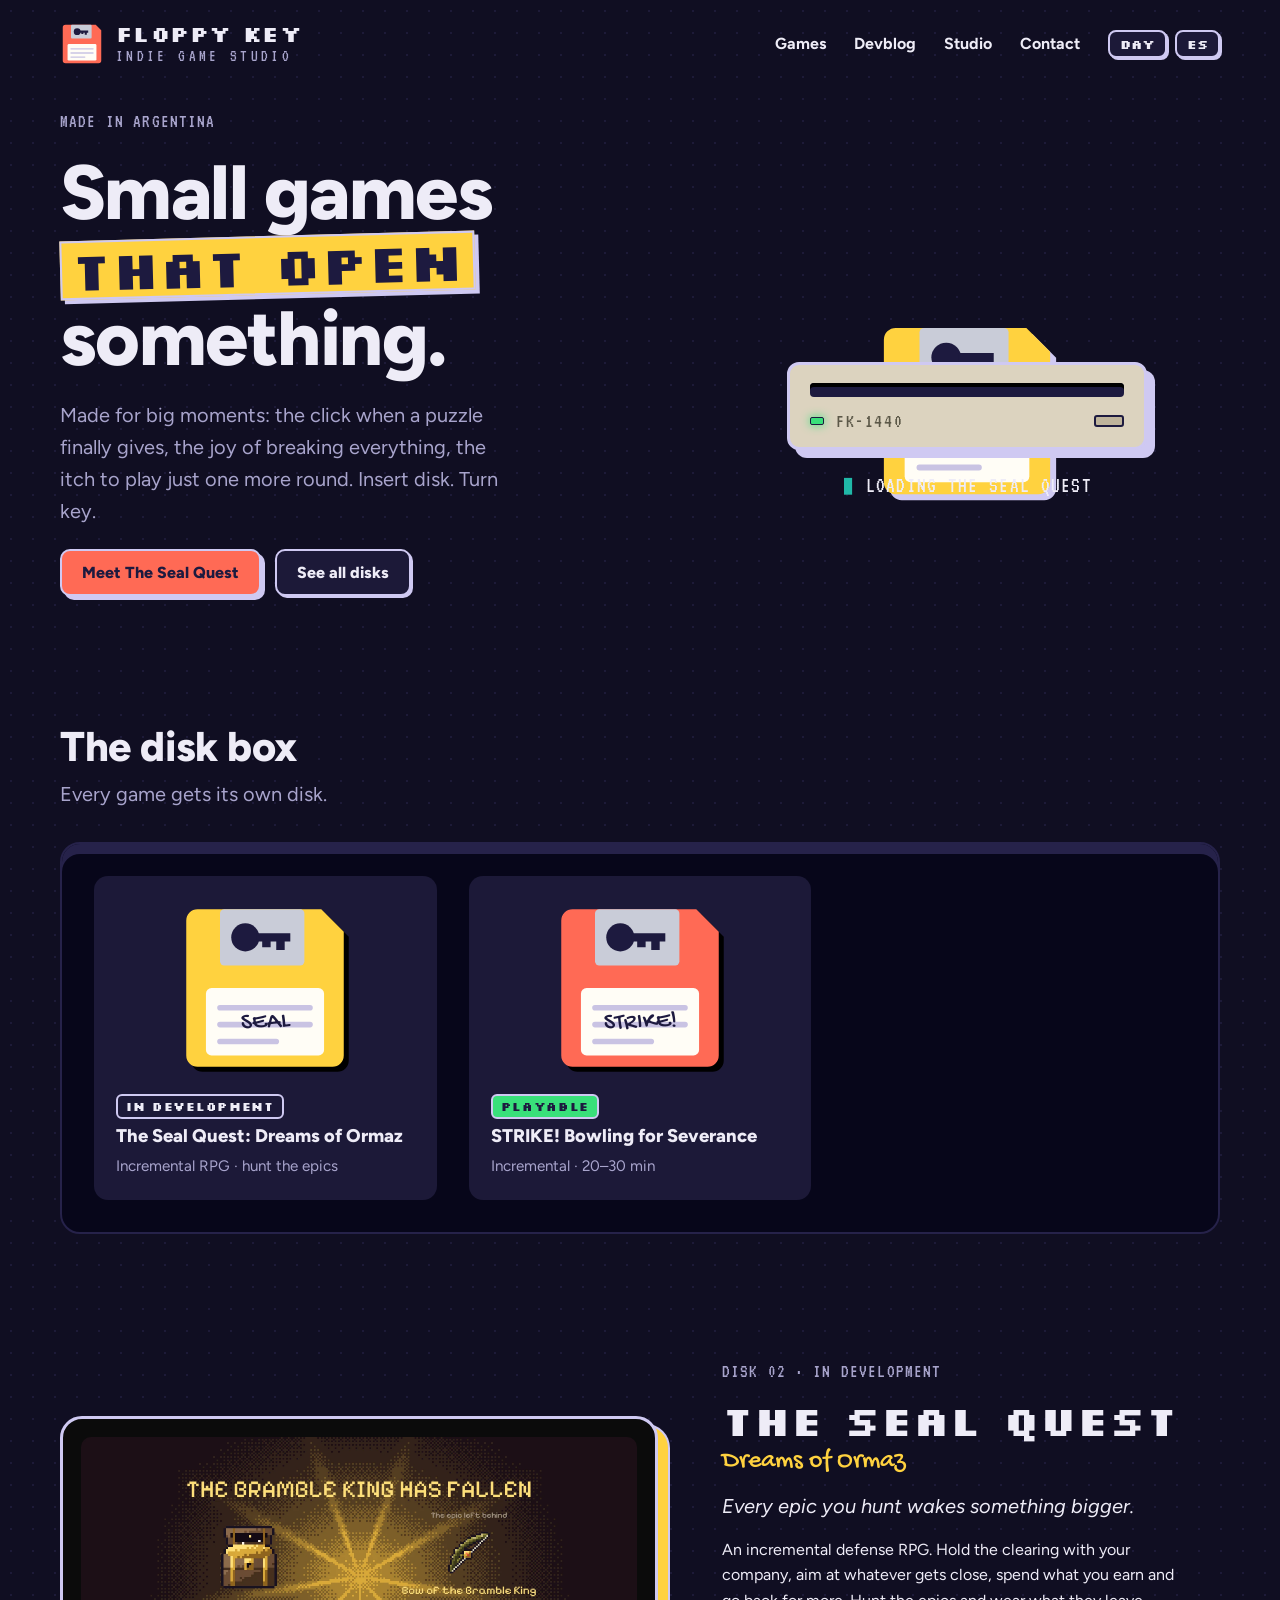
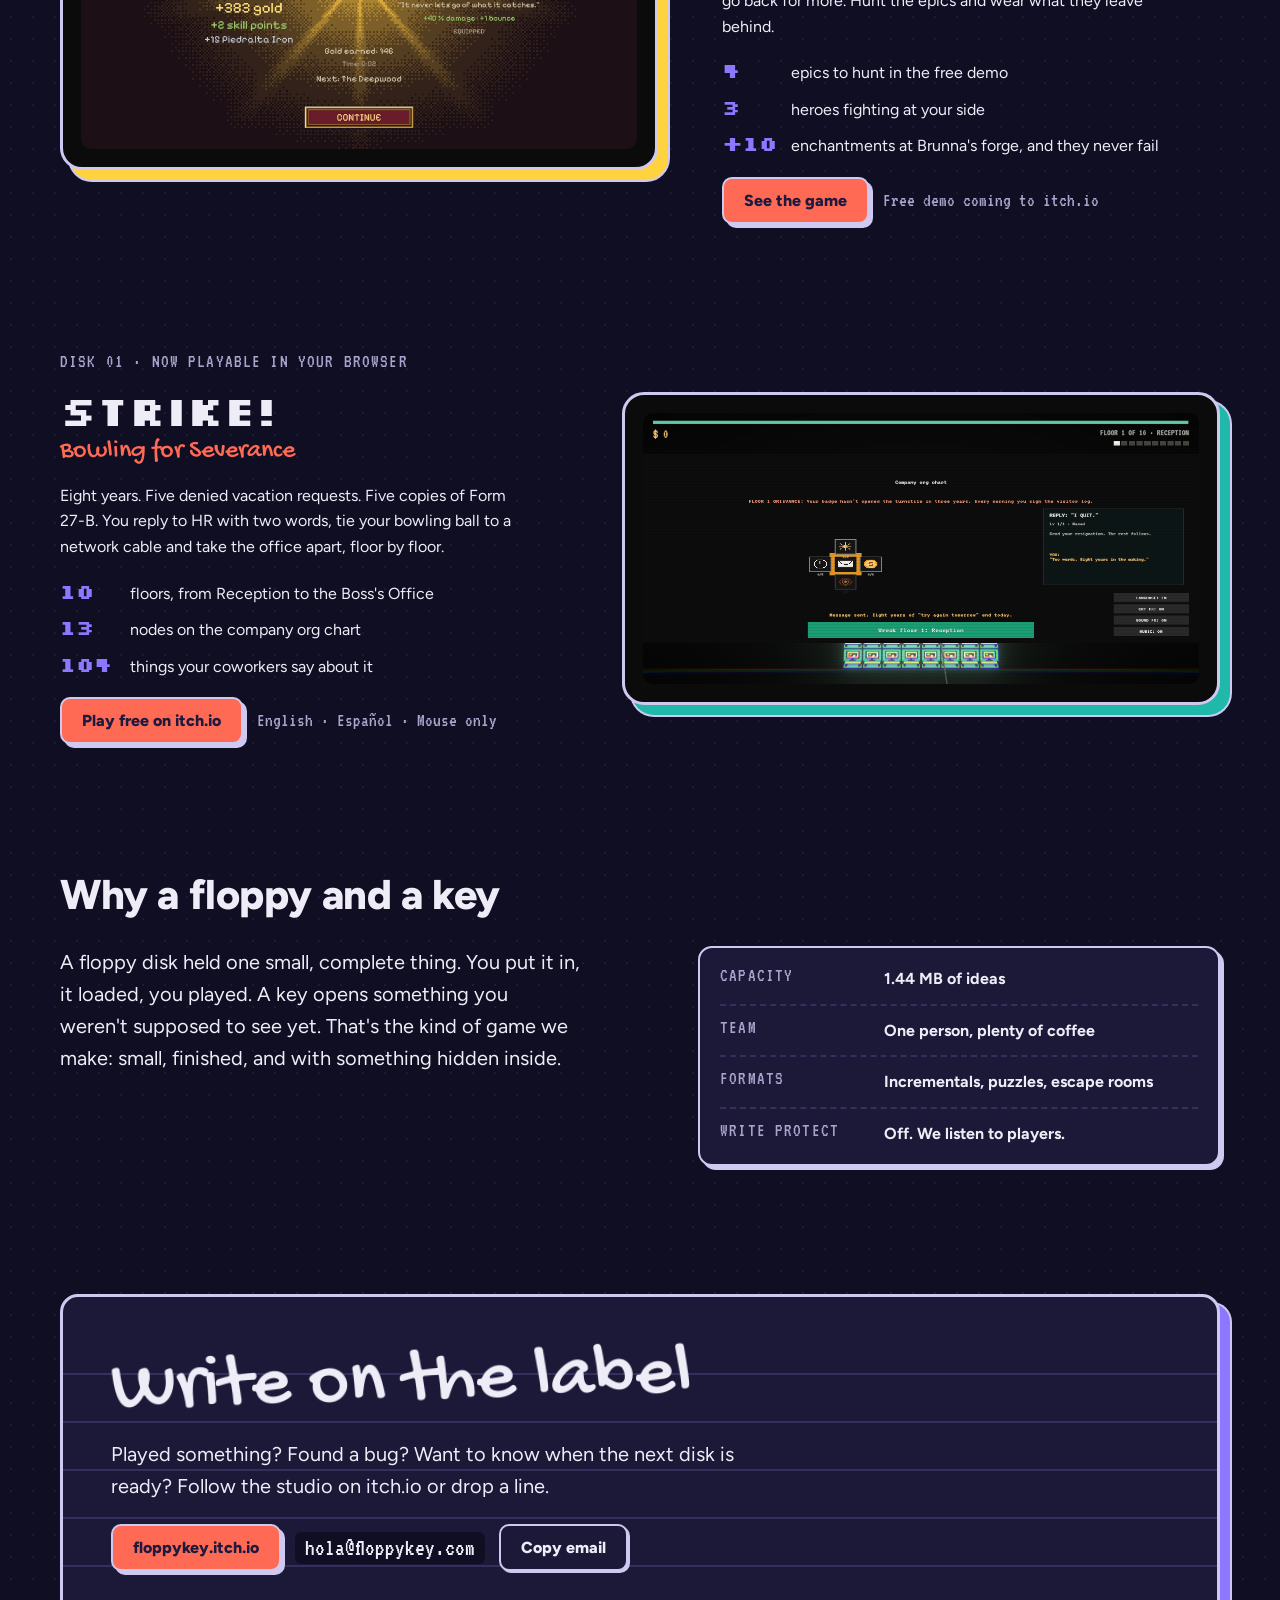
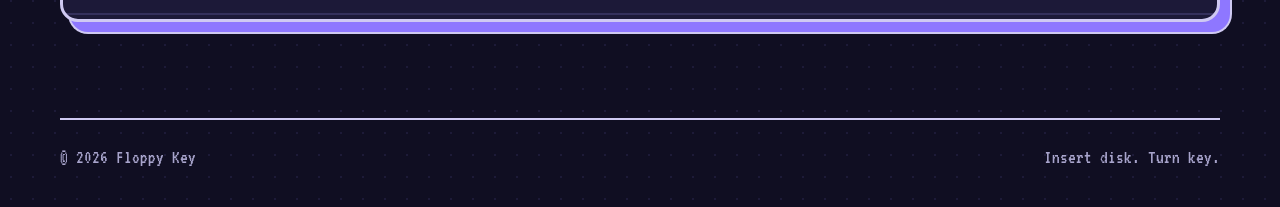
==== index.html @ 34d6586a "Portada: el juego más nuevo primero The Seal Quest pasa adelante en la disquetera, la caja de juegos" ====
<!doctype html>
<html lang="en">
<head>
  <meta charset="utf-8">
  <meta name="viewport" content="width=device-width, initial-scale=1, viewport-fit=cover">
  <title>Floppy Key</title>
  <meta name="description" content="Floppy Key is an indie game studio making small games with big moments.">
  <link rel="icon" href="assets/favicon.svg" type="image/svg+xml">
  <link rel="preconnect" href="https://fonts.googleapis.com">
  <link rel="preconnect" href="https://fonts.gstatic.com" crossorigin>
  <link rel="stylesheet" href="https://fonts.googleapis.com/css2?family=Silkscreen:wght@400;700&family=Figtree:wght@400;500;700;800&family=Gochi+Hand&family=VT323&display=swap">
  <link rel="stylesheet" href="styles.css">
  <script>
    // Night by default; the visitor's choice wins. Runs before the page draws, so it never flashes.
    try { if (localStorage.getItem("theme") === "light") document.documentElement.dataset.theme = "light"; } catch (e) {}
  </script>
</head>
<body>
  <a class="skip" href="#games" data-i18n="skip">Skip to the games</a>

  <header class="top">
    <a class="brand" href="#top" aria-label="Floppy Key, indie game studio, home">
      <svg class="brand-mark" viewBox="0 0 64 64" aria-hidden="true"><use href="#floppy"/></svg>
      <span class="brand-text">
        <span class="brand-name">Floppy&nbsp;Key</span>
        <span class="brand-sub">Indie game studio</span>
      </span>
    </a>
    <nav class="nav" aria-label="Main">
      <a href="#games" data-i18n="nav.games">Games</a>
      <a href="devblog/index.html" data-i18n="nav.devblog">Devblog</a>
      <a href="#studio" data-i18n="nav.studio">Studio</a>
      <a href="#contact" data-i18n="nav.contact">Contact</a>
      <span class="toggles">
        <button class="chip" id="theme" type="button">DAY</button>
        <button class="chip" id="lang" type="button" aria-label="Cambiar a español">ES</button>
      </span>
    </nav>
  </header>

  <main id="top">
    <!-- Hero: a disk drops into the drive and the drive light turns on. -->
    <section class="hero">
      <div class="hero-copy">
        <p class="eyebrow" data-i18n="hero.eyebrow">Made in Argentina</p>
        <h1 class="hero-title">
          <span data-i18n="hero.title1">Small games</span>
          <span class="hl" data-i18n="hero.title2">that open</span>
          <span data-i18n="hero.title3">something.</span>
        </h1>
        <p class="lead" data-i18n="hero.lead">Made for big moments: the click when a puzzle finally gives, the joy of breaking everything, the itch to play just one more round. Insert disk. Turn key.</p>
        <div class="actions">
          <a class="btn btn-primary" href="#seal-quest" data-i18n="hero.cta">Meet The Seal Quest</a>
          <a class="btn btn-ghost" href="#games" data-i18n="hero.cta2">See all disks</a>
        </div>
      </div>

      <div class="drive-stage" aria-hidden="true">
        <div class="disk disk-hero" style="--body: var(--sun)">
          <svg viewBox="0 0 64 64"><use href="#floppy"/></svg>
          <span class="disk-label">SEAL</span>
        </div>
        <div class="drive">
          <div class="drive-slot"></div>
          <div class="drive-face">
            <span class="drive-led"></span>
            <span class="drive-text">FK-1440</span>
            <span class="drive-btn"></span>
          </div>
        </div>
        <p class="drive-status"><span class="blink">▮</span> <span data-i18n="hero.loading">LOADING THE SEAL QUEST</span></p>
      </div>
    </section>

    <!-- The disk box: one floppy per game. -->
    <section class="games" id="games" aria-labelledby="games-title">
      <div class="section-head">
        <h2 id="games-title" data-i18n="games.title">The disk box</h2>
        <p data-i18n="games.sub">Every game gets its own disk.</p>
      </div>

      <ul class="box">
        <li>
          <a class="card" href="#seal-quest" style="--body: var(--sun)">
            <span class="card-disk">
              <svg viewBox="0 0 64 64" aria-hidden="true"><use href="#floppy"/></svg>
              <span class="card-label">SEAL</span>
            </span>
            <span class="card-meta">
              <span class="tag" data-i18n="tag.dev">In development</span>
              <span class="card-title">The Seal Quest: Dreams of Ormaz</span>
              <span class="card-genre" data-i18n="games.sealquest.genre">Incremental RPG · hunt the epics</span>
            </span>
          </a>
        </li>
        <li>
          <a class="card" href="#strike" style="--body: var(--coral)">
            <span class="card-disk">
              <svg viewBox="0 0 64 64" aria-hidden="true"><use href="#floppy"/></svg>
              <span class="card-label">STRIKE!</span>
            </span>
            <span class="card-meta">
              <span class="tag tag-live" data-i18n="tag.live">Playable</span>
              <span class="card-title">STRIKE! Bowling for Severance</span>
              <span class="card-genre" data-i18n="games.strike.genre">Incremental · 20–30 min</span>
            </span>
          </a>
        </li>
      </ul>
    </section>

    <!-- The game in development. -->
    <section class="feature" id="seal-quest" aria-labelledby="seal-quest-title">
      <div class="crt crt-sun">
        <img src="seal-quest/media/epic-victory.webp" width="1920" height="1080" loading="lazy" data-i18n-alt="seal.alt" alt="The Seal Quest: the Bramble King has fallen, and his chest of gold and his bow wait in the clearing.">
      </div>
      <div class="feature-copy">
        <p class="eyebrow" data-i18n="seal.eyebrow">Disk 02 · In development</p>
        <h2 id="seal-quest-title" class="title-sun">THE SEAL QUEST<span>Dreams of Ormaz</span></h2>
        <p class="tagline-sun" data-i18n="seal.tagline">Every epic you hunt wakes something bigger.</p>
        <p data-i18n="seal.p1">An incremental defense RPG. Hold the clearing with your company, aim at whatever gets close, spend what you earn and go back for more. Hunt the epics and wear what they leave behind.</p>
        <ul class="facts">
          <li><b>4</b> <span data-i18n="seal.f1">epics to hunt in the free demo</span></li>
          <li><b>3</b> <span data-i18n="seal.f2">heroes fighting at your side</span></li>
          <li><b>+10</b> <span data-i18n="seal.f3">enchantments at Brunna's forge, and they never fail</span></li>
        </ul>
        <div class="actions">
          <a class="btn btn-primary" href="seal-quest/index.html" data-i18n="seal.cta">See the game</a>
          <span class="note" data-i18n="seal.soon">Free demo coming to itch.io</span>
        </div>
      </div>
    </section>

    <!-- Featured game. -->
    <section class="feature feature-flip" id="strike" aria-labelledby="strike-title">
      <div class="crt">
        <img src="assets/strike-orgchart.png" width="1094" height="534" alt="STRIKE! in English: the company org chart, with the 'Reply: I quit' node bought and Floor 1, Reception, up next.">
      </div>
      <div class="feature-copy">
        <p class="eyebrow" data-i18n="strike.eyebrow">Disk 01 · Now playable in your browser</p>
        <h2 id="strike-title">STRIKE!<span>Bowling for Severance</span></h2>
        <p data-i18n="strike.p1">Eight years. Five denied vacation requests. Five copies of Form 27-B. You reply to HR with two words, tie your bowling ball to a network cable and take the office apart, floor by floor.</p>
        <ul class="facts">
          <li><b>10</b> <span data-i18n="strike.f1">floors, from Reception to the Boss's Office</span></li>
          <li><b>13</b> <span data-i18n="strike.f2">nodes on the company org chart</span></li>
          <li><b>104</b> <span data-i18n="strike.f3">things your coworkers say about it</span></li>
        </ul>
        <div class="actions">
          <!-- Replace with the real page once it is published. -->
          <a class="btn btn-primary" href="https://floppykey.itch.io/strike-bowling-for-severance" target="_blank" rel="noopener" data-i18n="strike.cta">Play free on itch.io</a>
          <span class="note" data-i18n="strike.langs">English · Español · Mouse only</span>
        </div>
      </div>
    </section>

    <!-- Studio. -->
    <section class="studio" id="studio" aria-labelledby="studio-title">
      <h2 id="studio-title" data-i18n="studio.title">Why a floppy and a key</h2>
      <div class="studio-grid">
        <p data-i18n="studio.p1">A floppy disk held one small, complete thing. You put it in, it loaded, you played. A key opens something you weren't supposed to see yet. That's the kind of game we make: small, finished, and with something hidden inside.</p>
        <dl class="specs">
          <div><dt data-i18n="spec.capacity">Capacity</dt><dd data-i18n="spec.capacity.v">1.44 MB of ideas</dd></div>
          <div><dt data-i18n="spec.team">Team</dt><dd data-i18n="spec.team.v">One person, plenty of coffee</dd></div>
          <div><dt data-i18n="spec.formats">Formats</dt><dd data-i18n="spec.formats.v">Incrementals, puzzles, escape rooms</dd></div>
          <div><dt data-i18n="spec.write">Write protect</dt><dd data-i18n="spec.write.v">Off. We listen to players.</dd></div>
        </dl>
      </div>
    </section>

    <!-- Contact. -->
    <section class="contact" id="contact" aria-labelledby="contact-title">
      <div class="label-card">
        <h2 id="contact-title" data-i18n="contact.title">Write on the label</h2>
        <p data-i18n="contact.p">Played something? Found a bug? Want to know when the next disk is ready? Follow the studio on itch.io or drop a line.</p>
        <div class="contact-row">
          <a class="btn btn-primary" href="https://floppykey.itch.io" target="_blank" rel="noopener">floppykey.itch.io</a>
          <!-- Replace with the real address once the domain is registered. -->
          <span class="mail">hola@floppykey.com</span>
          <button class="btn btn-ghost" id="copy" type="button" data-i18n="contact.copy">Copy email</button>
        </div>
      </div>
    </section>
  </main>

  <footer class="foot">
    <span>© 2026 Floppy Key</span>
    <span data-i18n="foot">Insert disk. Turn key.</span>
  </footer>

  <!-- The floppy, drawn once and reused: body, shutter with a key cut out, label. -->
  <svg width="0" height="0" style="position:absolute" aria-hidden="true">
    <symbol id="floppy" viewBox="0 0 64 64">
      <path d="M6 4h46l8 8v44a4 4 0 0 1-4 4H8a4 4 0 0 1-4-4V8a4 4 0 0 1 4-4z" style="fill: var(--body, var(--disk-ink))"/>
      <rect x="16" y="4" width="30" height="20" rx="1.5" style="fill: var(--metal)"/>
      <!-- A key cut into the shutter. -->
      <circle cx="25" cy="14" r="5" style="fill: var(--disk-ink)"/>
      <path d="M29 12.5h12v3h-2v3h-3v-3h-2v2h-3v-2h-2z" style="fill: var(--disk-ink)"/>
      <rect x="11" y="32" width="42" height="24" rx="2" style="fill: var(--label)"/>
      <rect x="15" y="38" width="34" height="2" rx="1" style="fill: var(--disk-rule)"/>
      <rect x="15" y="44" width="34" height="2" rx="1" style="fill: var(--disk-rule)"/>
      <rect x="15" y="50" width="22" height="2" rx="1" style="fill: var(--disk-rule)"/>
    </symbol>
  </svg>

  <script src="main.js"></script>
</body>
</html>
---- styles.css ----
/* Floppy Key — a 90s desk. Night by default: navy-black room, chalk outlines,
   coral and teal disks with cream handwritten labels, one beige drive.
   Day: lilac-grey plastic with navy ink. The disks themselves never change. */
:root {
  /* Theme tokens: night (default). */
  --bg: #100E22;
  --dot: #1D1A38;
  --fg: #EEECF7;
  --fg-soft: #A8A4CC;
  --line: #CFC9F2;        /* outlines and hard shadows */
  --surface: #1C1938;     /* cards, buttons, panels */
  --tray: #07061A;        /* the disk box */
  --tray-lip: #26224A;
  --rule: #34305C;        /* ruled lines on panels */
  --brand-disk: #FF6A55;
  --focus: #FFD23F;

  /* Fixed colors: the objects look the same day and night. */
  --disk-ink: #1D1A3F;
  --coral: #FF6A55;
  --teal: #20B8A8;
  --violet: #8E77FF;
  --sun: #FFD23F;
  --metal: #C9CCD8;
  --label: #FFFDF6;
  --disk-rule: #C9C3E3;
  --beige: #DCD3BF;
  --beige-dark: #BFB49C;
  --led: #39E07A;

  --f-pixel: "Silkscreen", "VT323", ui-monospace, monospace;
  --f-body: "Figtree", system-ui, -apple-system, "Segoe UI", sans-serif;
  --f-hand: "Gochi Hand", "Comic Sans MS", cursive;
  --f-mono: "VT323", ui-monospace, monospace;

  --step-0: 1rem;
  --step-1: 1.25rem;
  --step-2: 1.6rem;
  --step-3: clamp(2rem, 4vw, 2.6rem);
  --step-4: clamp(2.6rem, 7vw, 4.8rem);

  --gutter: clamp(16px, 4vw, 48px);
  --radius: 14px;
  --shadow: 4px 4px 0 var(--line);
  color-scheme: dark;
}

:root[data-theme="light"] {
  --bg: #ECEAF4;
  --dot: #E1DEEE;
  --fg: #1D1A3F;
  --fg-soft: #4A4670;
  --line: #1D1A3F;
  --surface: #FFFDF6;
  --tray: #1D1A3F;
  --tray-lip: #2A2660;
  --rule: #C9C3E3;
  --brand-disk: #1D1A3F;
  --focus: #7B61F2;
  --violet: #7B61F2;
  color-scheme: light;
}

* { box-sizing: border-box; }
html { scroll-behavior: smooth; }
body {
  margin: 0;
  background: var(--bg);
  color: var(--fg);
  font: 400 var(--step-0)/1.6 var(--f-body);
  padding-inline: var(--gutter);
  /* Faint dot grid, like a cutting mat. */
  background-image: radial-gradient(var(--dot) 1.2px, transparent 1.2px);
  background-size: 22px 22px;
  transition: background-color .25s ease, color .25s ease;
}
img { max-width: 100%; height: auto; display: block; }
a { color: inherit; }
:focus-visible { outline: 3px solid var(--focus); outline-offset: 3px; border-radius: 6px; }
h1, h2 { text-wrap: balance; margin: 0; }
p { margin: 0; }

.skip { position: absolute; left: -999px; }
.skip:focus { left: var(--gutter); top: 8px; background: var(--sun); color: var(--disk-ink); padding: 6px 10px; z-index: 10; }

/* ---------- Header ---------- */
.top {
  max-width: 1160px; margin-inline: auto;
  display: flex; align-items: center; justify-content: space-between; gap: 16px;
  padding-block: 22px;
  flex-wrap: wrap;
}
.brand { display: flex; align-items: center; gap: 12px; text-decoration: none; }
.brand-mark { width: 44px; height: 44px; --body: var(--brand-disk); }
.brand-text { display: grid; line-height: 1; gap: 4px; }
.brand-name { font: 700 1.35rem/1 var(--f-pixel); letter-spacing: 0.02em; }
/* Part of the logo: always in English, like the name. */
.brand-sub { font: 400 1.05rem/1 var(--f-mono); letter-spacing: 0.2em; text-transform: uppercase; color: var(--fg-soft); }
.nav { display: flex; align-items: center; gap: clamp(12px, 3vw, 28px); font-weight: 700; flex-wrap: wrap; }
.nav a { text-decoration: none; }
.nav a:hover { text-decoration: underline wavy var(--coral) 2px; text-underline-offset: 6px; }
.toggles { display: flex; gap: 8px; }
.chip {
  font: 700 0.8rem var(--f-pixel); color: var(--fg);
  background: var(--surface); border: 2px solid var(--line); border-radius: 8px;
  padding: 4px 10px; cursor: pointer; box-shadow: 2px 2px 0 var(--line);
}
.chip:active { transform: translate(2px, 2px); box-shadow: none; }

main { max-width: 1160px; margin-inline: auto; display: grid; gap: clamp(72px, 10vw, 128px); padding-block: 24px 96px; }

.eyebrow { font: 400 1.2rem var(--f-mono); letter-spacing: 0.06em; text-transform: uppercase; color: var(--fg-soft); }

/* ---------- Buttons ---------- */
.actions { display: flex; flex-wrap: wrap; align-items: center; gap: 14px; }
.btn {
  display: inline-flex; align-items: center; justify-content: center;
  font: 800 1rem var(--f-body); text-decoration: none; cursor: pointer;
  padding: 12px 20px; border-radius: 10px; border: 2px solid var(--line);
  transition: transform .12s ease, box-shadow .12s ease;
}
.btn-primary { background: var(--coral); color: var(--disk-ink); box-shadow: var(--shadow); }
.btn-ghost { background: var(--surface); color: var(--fg); box-shadow: 2px 2px 0 var(--line); }
.btn:hover { transform: translate(-1px, -1px); box-shadow: 6px 6px 0 var(--line); }
.btn:active { transform: translate(3px, 3px); box-shadow: 0 0 0 var(--line); }

/* ---------- Hero ---------- */
.hero {
  display: grid; grid-template-columns: minmax(0, 1.15fr) minmax(0, 1fr);
  gap: clamp(32px, 6vw, 72px); align-items: center;
}
.hero-copy { display: grid; gap: 22px; min-width: 0; }
.hero-title { font: 800 var(--step-4)/1.02 var(--f-body); letter-spacing: -0.02em; display: grid; }
.hero-title .hl {
  font-family: var(--f-pixel); font-weight: 700; letter-spacing: 0; font-size: 0.7em; white-space: nowrap;
  color: var(--disk-ink); background: var(--sun); justify-self: start;
  padding: 0 0.18em; margin-block: 0.08em; transform: rotate(-1.5deg);
  box-shadow: var(--shadow); border: 2px solid var(--line);
}
.lead { font-size: var(--step-1); max-width: 34ch; color: var(--fg-soft); }

.drive-stage { position: relative; display: grid; justify-items: center; padding-top: 150px; }
.disk { position: absolute; width: 190px; filter: drop-shadow(6px 6px 0 var(--line)); }
.disk svg { width: 100%; height: auto; }
.disk-hero { --body: var(--coral); top: 0; animation: insert 2.6s cubic-bezier(.5,0,.2,1) .4s both; }
.disk-label {
  position: absolute; left: 22%; right: 22%; bottom: 25%;
  font: 400 1.7rem/1 var(--f-hand); color: var(--disk-ink); text-align: center; transform: rotate(-3deg);
}
.drive {
  position: relative; z-index: 2; width: min(100%, 360px);
  background: var(--beige); border: 3px solid var(--line); border-radius: 12px;
  box-shadow: 8px 8px 0 var(--line); padding: 18px 20px 16px;
  display: grid; gap: 14px;
}
.drive-slot { height: 14px; background: var(--disk-ink); border-radius: 4px; box-shadow: inset 0 4px 0 #000; }
.drive-face { display: flex; align-items: center; gap: 12px; }
.drive-led {
  width: 14px; height: 8px; border-radius: 2px; background: #6b6a5a; border: 1px solid var(--disk-ink);
  animation: led 2.6s steps(1) .4s both;
}
.drive-text { font: 400 1.25rem var(--f-mono); color: #5C5848; letter-spacing: 0.08em; }
.drive-btn { margin-left: auto; width: 30px; height: 12px; background: var(--beige-dark); border: 2px solid var(--disk-ink); border-radius: 3px; }
.drive-status { margin-top: 22px; font: 400 1.35rem var(--f-mono); letter-spacing: 0.06em; opacity: 0; animation: show .1s linear 2.9s forwards; }
.blink { color: var(--teal); animation: blink 1s steps(1) infinite; }

/* The disk drops into the slot and stays there, its shutter peeking out. */
@keyframes insert {
  0%   { transform: translateY(-30px) rotate(-8deg); }
  35%  { transform: translateY(0) rotate(0); }
  55%  { transform: translateY(0) rotate(0); }
  100% { transform: translateY(104px) rotate(0); }
}
@keyframes led { 0% { background: #6b6a5a; } 70% { background: var(--led); box-shadow: 0 0 10px var(--led); } 100% { background: var(--led); box-shadow: 0 0 10px var(--led); } }
@keyframes show { to { opacity: 1; } }
@keyframes blink { 50% { opacity: 0; } }

/* ---------- Disk box ---------- */
.section-head { display: grid; gap: 8px; margin-bottom: 32px; }
.section-head h2, .studio h2 { font: 800 var(--step-3)/1.1 var(--f-body); letter-spacing: -0.01em; }
.section-head p { color: var(--fg-soft); font-size: var(--step-1); }

.box {
  list-style: none; margin: 0; padding: clamp(18px, 3vw, 32px);
  display: grid; grid-template-columns: repeat(3, minmax(0, 1fr)); gap: clamp(16px, 3vw, 32px);
  background: var(--tray); border-radius: 20px; border: 2px solid var(--tray-lip);
  /* The disk box: a dark tray with a lid lip. */
  box-shadow: inset 0 10px 0 var(--tray-lip);
}
.card {
  height: 100%;
  display: grid; gap: 16px; align-content: start;
  background: var(--surface); border-radius: var(--radius); padding: 22px;
  text-decoration: none; color: var(--fg);
  transition: transform .18s ease;
}
:root[data-theme="light"] .card { background: var(--bg); }
a.card:hover { transform: translateY(-8px) rotate(-1.5deg); }
.card-disk { position: relative; width: min(100%, 180px); justify-self: center; filter: drop-shadow(5px 5px 0 #000); }
:root[data-theme="light"] .card-disk { filter: drop-shadow(5px 5px 0 var(--disk-ink)); }
.card-disk svg { width: 100%; height: auto; display: block; }
.card-label {
  position: absolute; left: 21%; right: 21%; bottom: 24%;
  font: 400 1.5rem/1 var(--f-hand); color: var(--disk-ink); text-align: center; transform: rotate(-2deg);
}
.card-soon .card-disk { opacity: 0.85; }
.card-meta { display: grid; gap: 6px; }
.card-title { font: 800 1.15rem/1.25 var(--f-body); }
.card-genre { color: var(--fg-soft); font-size: 0.95rem; }
.tag {
  justify-self: start; font: 700 0.72rem var(--f-pixel); letter-spacing: 0.06em; text-transform: uppercase;
  padding: 3px 8px; border-radius: 6px; border: 2px solid var(--line); background: var(--surface); color: var(--fg);
}
.tag-live { background: var(--led); color: var(--disk-ink); }

/* ---------- Feature ---------- */
.feature {
  display: grid; grid-template-columns: minmax(0, 1.2fr) minmax(0, 1fr);
  gap: clamp(28px, 5vw, 64px); align-items: center;
}
.crt {
  background: #0B0B0B; border: 3px solid var(--line); border-radius: 22px;
  padding: clamp(10px, 2vw, 18px); box-shadow: 10px 10px 0 var(--teal), 10px 10px 0 2px var(--line);
  min-width: 0;
}
.crt img { border-radius: 10px; display: block; width: 100%; height: auto; }
/* The second feature: picture on the right, in the game's gold. */
.feature-flip { grid-template-columns: minmax(0, 1fr) minmax(0, 1.2fr); }
.feature-flip .crt { order: 2; }
.crt-sun { box-shadow: 10px 10px 0 var(--sun), 10px 10px 0 2px var(--line); }
.feature h2.title-sun span { color: var(--sun); }
.feature-copy > p.tagline-sun { font: 400 var(--step-1)/1.3 var(--f-body); color: var(--fg); font-style: italic; }
.feature-copy { display: grid; gap: 18px; min-width: 0; }
.feature h2 { font: 700 var(--step-3)/1 var(--f-pixel); display: grid; gap: 6px; }
.feature h2 span { font: 400 var(--step-2)/1.1 var(--f-hand); color: var(--coral); }
.feature-copy > p { max-width: 46ch; }
.facts { list-style: none; margin: 0; padding: 0; display: grid; gap: 8px; }
.facts li { display: flex; gap: 12px; align-items: baseline; }
.facts b { font: 700 1.3rem var(--f-pixel); min-width: 3.2ch; font-variant-numeric: tabular-nums; color: var(--violet); }
.note { font: 400 1.2rem var(--f-mono); color: var(--fg-soft); }

/* ---------- Studio ---------- */
.studio { display: grid; gap: 28px; }
.studio-grid { display: grid; grid-template-columns: minmax(0, 1.1fr) minmax(0, 1fr); gap: clamp(24px, 5vw, 64px); align-items: start; }
.studio-grid > p { font-size: var(--step-1); max-width: 40ch; }
.specs {
  margin: 0; background: var(--surface); border: 2px solid var(--line); border-radius: var(--radius);
  box-shadow: var(--shadow); padding: 6px 20px;
}
.specs div { display: grid; grid-template-columns: 9.5em minmax(0, 1fr); gap: 12px; padding-block: 12px; border-bottom: 2px dashed var(--rule); }
.specs div:last-child { border-bottom: 0; }
.specs dt { font: 400 1.2rem var(--f-mono); text-transform: uppercase; letter-spacing: 0.06em; color: var(--fg-soft); }
.specs dd { margin: 0; font-weight: 700; }

/* ---------- Contact: a giant disk label ---------- */
.label-card {
  background: var(--surface); border: 3px solid var(--line); border-radius: 18px;
  padding: clamp(24px, 5vw, 48px); display: grid; gap: 16px; box-shadow: 10px 10px 0 var(--violet), 10px 10px 0 2px var(--line);
  background-image: repeating-linear-gradient(to bottom, transparent 0 46px, var(--rule) 46px 48px);
  background-position: 0 30px;
}
.label-card h2 { font: 400 var(--step-4)/1 var(--f-hand); transform: rotate(-1.5deg); justify-self: start; }
.label-card p { font-size: var(--step-1); max-width: 48ch; }
.contact-row { display: flex; flex-wrap: wrap; align-items: center; gap: 14px; margin-top: 6px; }
.mail { font: 400 1.5rem var(--f-mono); user-select: all; background: var(--bg); padding: 4px 10px; border-radius: 6px; }

/* ---------- Footer ---------- */
.foot {
  max-width: 1160px; margin-inline: auto; padding-block: 28px 40px;
  display: flex; flex-wrap: wrap; justify-content: space-between; gap: 12px;
  font: 400 1.2rem var(--f-mono); color: var(--fg-soft); border-top: 2px solid var(--line);
}

/* ---------- Devblog ---------- */
.nav a[aria-current="page"] { text-decoration: underline var(--coral) 3px; text-underline-offset: 6px; }
main.blog { gap: 32px; padding-top: 8px; }

.blog-head { display: grid; gap: 10px; }
.blog-title { font: 700 var(--step-4)/1 var(--f-pixel); letter-spacing: 0; }
.blog-sub { font-size: var(--step-1); color: var(--fg-soft); max-width: 46ch; }

.filters { display: flex; flex-wrap: wrap; gap: 10px; }
.filter {
  display: inline-flex; align-items: center; gap: 8px;
  font: 700 0.85rem var(--f-pixel); text-decoration: none; color: var(--fg);
  background: var(--surface); border: 2px solid var(--line); border-radius: 8px;
  padding: 6px 12px; box-shadow: 2px 2px 0 var(--line);
}
.filter:hover { transform: translate(-1px, -1px); box-shadow: 3px 3px 0 var(--line); }
.filter[aria-current="true"] { background: var(--sun); color: var(--disk-ink); }
.filter-dot { width: 12px; height: 12px; border-radius: 3px; background: var(--body); border: 2px solid var(--disk-ink); }
.filter-count { font: 400 1.05rem/1 var(--f-mono); opacity: 0.75; }

.posts { list-style: none; margin: 0; padding: 0; display: grid; gap: 28px; }
.posts > li[hidden] { display: none; }
.post-card {
  display: grid; grid-template-columns: minmax(0, 300px) minmax(0, 1fr); gap: clamp(18px, 3vw, 32px); align-items: center;
  background: var(--surface); border: 2px solid var(--line); border-radius: var(--radius);
  padding: 16px; text-decoration: none; color: var(--fg);
  box-shadow: 6px 6px 0 var(--body), 6px 6px 0 2px var(--line);
  transition: transform .15s ease;
}
.post-card:hover { transform: translate(-2px, -3px) rotate(-0.4deg); }
.post-card:hover .post-card-read { text-decoration: underline wavy var(--coral) 2px; text-underline-offset: 6px; }
.post-card-cover { width: 100%; aspect-ratio: 630 / 500; object-fit: cover; border-radius: 10px; border: 2px solid var(--line); background: #0B0B0B; }
.post-card-body { display: grid; gap: 10px; align-content: center; min-width: 0; padding-right: 8px; }
.post-card-title { font: 800 var(--step-2)/1.15 var(--f-body); text-wrap: balance; }
.post-card-summary { color: var(--fg-soft); max-width: 60ch; }
.post-card-read { font-weight: 800; justify-self: start; }
.post-card-read::after { content: " →"; }
.posts-empty { font: 400 1.4rem var(--f-mono); color: var(--fg-soft); }

.post-meta { display: flex; flex-wrap: wrap; align-items: center; gap: 6px 12px; }
.post-meta time, .post-version { font: 400 1.2rem/1 var(--f-mono); color: var(--fg-soft); letter-spacing: 0.04em; }
.post-version { color: var(--fg); }
.tag-game { background: var(--body); color: var(--disk-ink); text-decoration: none; }
a.tag-game:hover { box-shadow: 2px 2px 0 var(--line); }

/* An entry: one readable column. */
.post { width: min(100%, 760px); margin-inline: auto; display: grid; gap: 28px; }
.back { font: 400 1.25rem var(--f-mono); color: var(--fg-soft); text-decoration: none; justify-self: start; }
.back:hover { color: var(--fg); }
.post-head { display: grid; gap: 14px; padding-bottom: 24px; border-bottom: 2px dashed var(--rule); }
.post-title { font: 800 var(--step-3)/1.1 var(--f-body); letter-spacing: -0.01em; }
.lang-note { display: none; font: 400 1.2rem var(--f-mono); color: var(--fg-soft); }
:root[lang="es"] .lang-note[data-for="es"], :root[lang="en"] .lang-note[data-for="en"] { display: block; }

.prose { font-size: 1.1rem; line-height: 1.7; overflow-wrap: break-word; }
.prose > * + * { margin-top: 1.1em; }
.prose h2 { font: 800 var(--step-2)/1.2 var(--f-body); margin-top: 2em; scroll-margin-top: 16px; }
.prose h2::before { content: "▮ "; color: var(--body); font-family: var(--f-mono); }
.prose h3, .prose h4 { font: 800 var(--step-1)/1.3 var(--f-body); margin-top: 1.6em; }
.prose ul, .prose ol { padding-left: 1.4em; margin-bottom: 0; }
.prose li + li { margin-top: 0.45em; }
.prose li::marker { color: var(--body); font-weight: 800; }
.prose a { text-decoration-color: var(--coral); text-decoration-thickness: 2px; text-underline-offset: 3px; }
.prose strong { font-weight: 800; }
.prose code { font: 400 1.15em var(--f-mono); background: var(--surface); padding: 0 6px; border-radius: 4px; }
.prose pre { background: var(--tray); color: #EEECF7; padding: 16px; border-radius: 10px; overflow-x: auto; }
.prose pre code { background: none; padding: 0; }
.prose blockquote { margin-inline: 0; padding: 4px 0 4px 18px; border-left: 4px solid var(--body); color: var(--fg-soft); }
.prose hr { border: 0; border-top: 2px dashed var(--rule); margin-block: 2.2em; }
.prose figure { margin: 2em 0; display: grid; gap: 12px; justify-items: center; }
.prose figure img {
  border: 3px solid var(--line); border-radius: 12px; background: #0B0B0B;
  box-shadow: 8px 8px 0 var(--body), 8px 8px 0 2px var(--line);
}
.prose figcaption { font: 400 1.25rem/1.3 var(--f-hand); color: var(--fg-soft); text-align: center; transform: rotate(-1deg); }

.post-cta {
  display: grid; grid-template-columns: 72px minmax(0, 1fr); gap: 20px; align-items: center; margin-top: 16px;
  background: var(--surface); border: 3px solid var(--line); border-radius: 18px; padding: clamp(18px, 4vw, 28px);
  box-shadow: 8px 8px 0 var(--violet), 8px 8px 0 2px var(--line);
}
.post-cta-disk { width: 72px; height: 72px; filter: drop-shadow(3px 3px 0 var(--line)); }
.post-cta-copy { display: grid; gap: 14px; min-width: 0; }
.post-cta-game { font: 400 var(--step-2)/1.1 var(--f-hand); }

.post-nav { display: grid; grid-template-columns: repeat(2, minmax(0, 1fr)); gap: 16px; }
.post-nav-link {
  display: grid; gap: 4px; text-decoration: none; padding: 14px 16px;
  border: 2px solid var(--line); border-radius: 10px; background: var(--surface); box-shadow: 2px 2px 0 var(--line);
}
.post-nav-link:hover { transform: translate(-1px, -1px); box-shadow: 4px 4px 0 var(--line); }
.post-nav-link.older { grid-column: 2; text-align: right; }
.post-nav-dir { font: 400 1.1rem var(--f-mono); text-transform: uppercase; letter-spacing: 0.06em; color: var(--fg-soft); }
.newer .post-nav-dir::before { content: "← "; }
.older .post-nav-dir::after { content: " →"; }
.post-nav-title { font-weight: 800; line-height: 1.3; }

/* ---------- Narrow screens ---------- */
@media (max-width: 860px) {
  .hero, .feature, .feature-flip, .studio-grid { grid-template-columns: minmax(0, 1fr); }
  .feature-flip .crt { order: 0; }
  .drive-stage { order: -1; padding-top: 130px; }
  .disk { width: 160px; }
  .box { grid-template-columns: minmax(0, 1fr); }
  .card { grid-template-columns: 120px minmax(0, 1fr); align-items: center; }
  .card-disk { width: 120px; }
  .card-label { font-size: 1.1rem; }
  .post-card { grid-template-columns: minmax(0, 1fr); padding: 12px; }
  .post-card-body { padding: 4px 6px 8px; }
}
@media (max-width: 560px) {
  .post-nav { grid-template-columns: minmax(0, 1fr); }
  .post-nav-link.older { grid-column: auto; }
  .post-cta { grid-template-columns: minmax(0, 1fr); }
  .post-cta-disk { width: 56px; height: 56px; }
  .prose figure img { box-shadow: 5px 5px 0 var(--body), 5px 5px 0 2px var(--line); }
}
@media (max-width: 420px) {
  .nav { gap: 12px; font-size: 0.95rem; }
  .specs div { grid-template-columns: minmax(0, 1fr); gap: 2px; }
}

@media (prefers-reduced-motion: reduce) {
  html { scroll-behavior: auto; }
  body { transition: none; }
  .disk-hero { animation: none; transform: translateY(104px); }
  .drive-led { animation: none; background: var(--led); }
  .drive-status { animation: none; opacity: 1; }
  .blink { animation: none; }
  .btn, .card, .post-card { transition: none; }
}
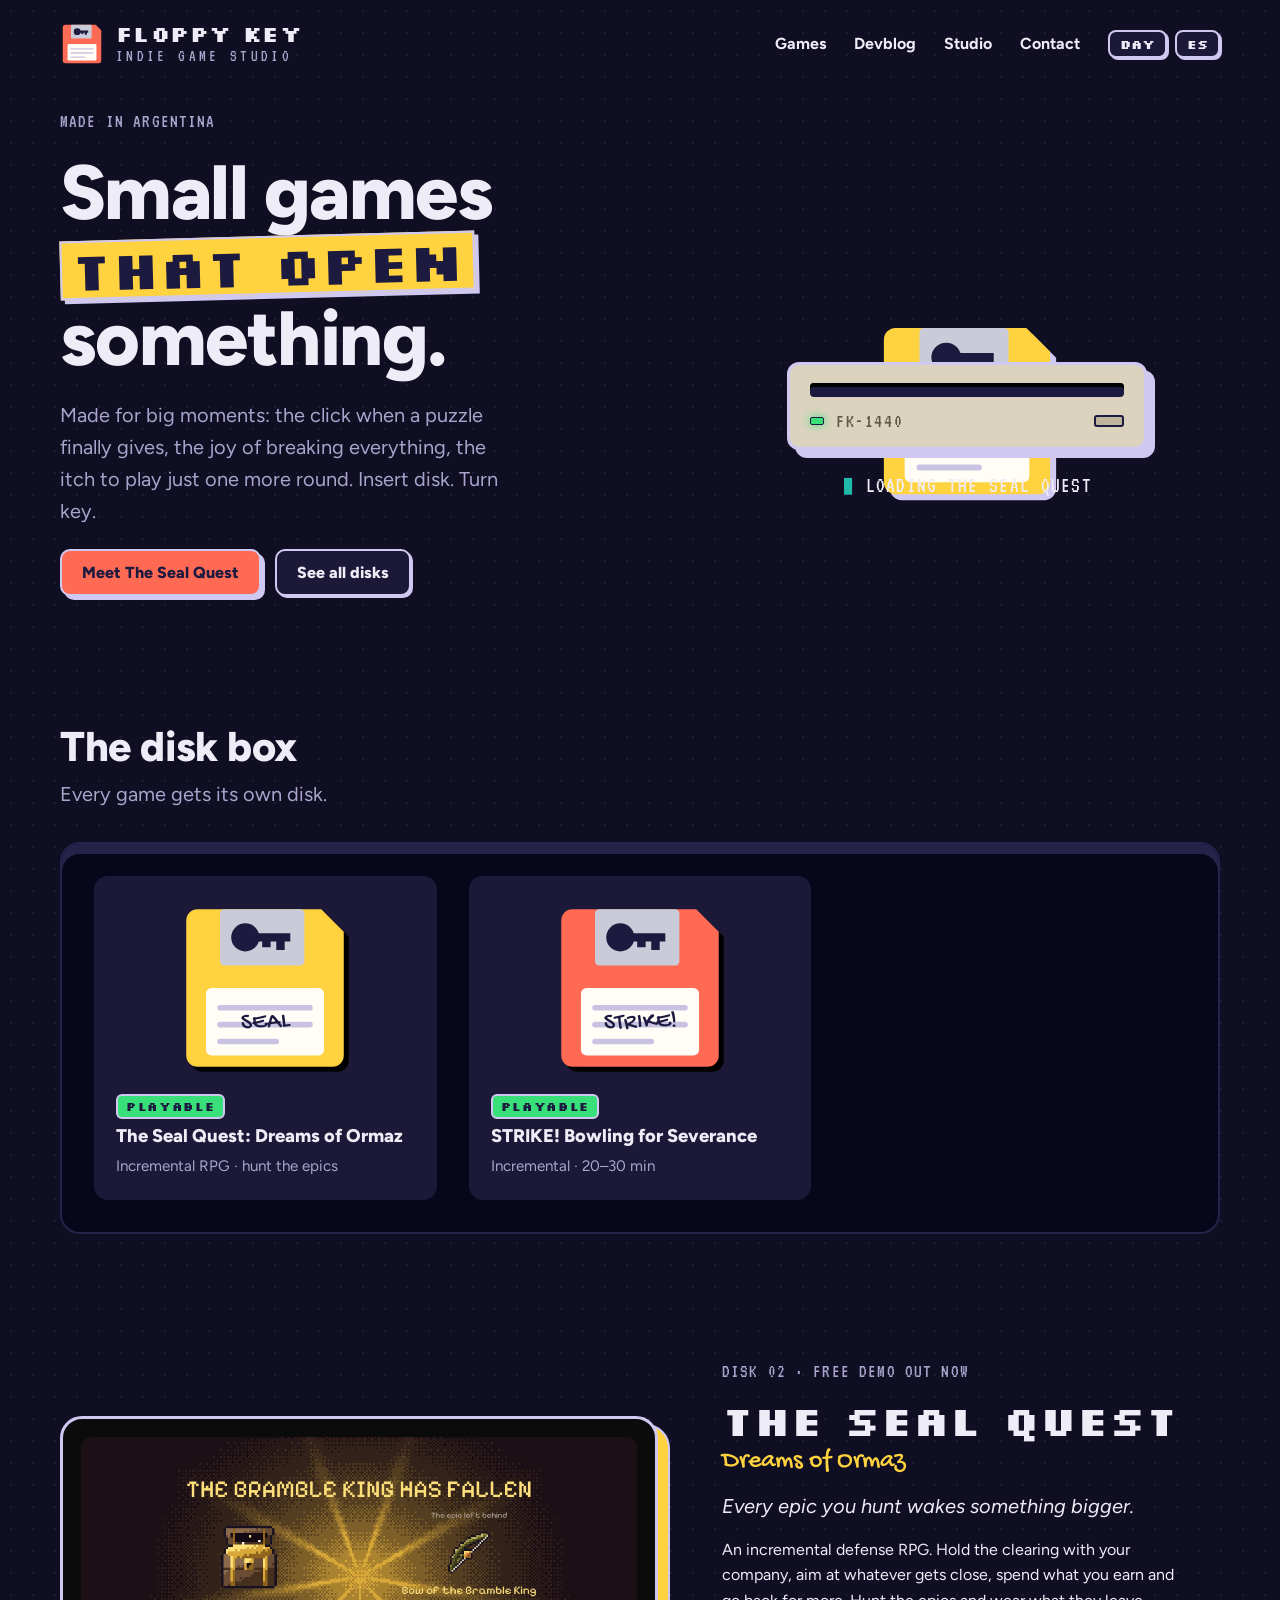
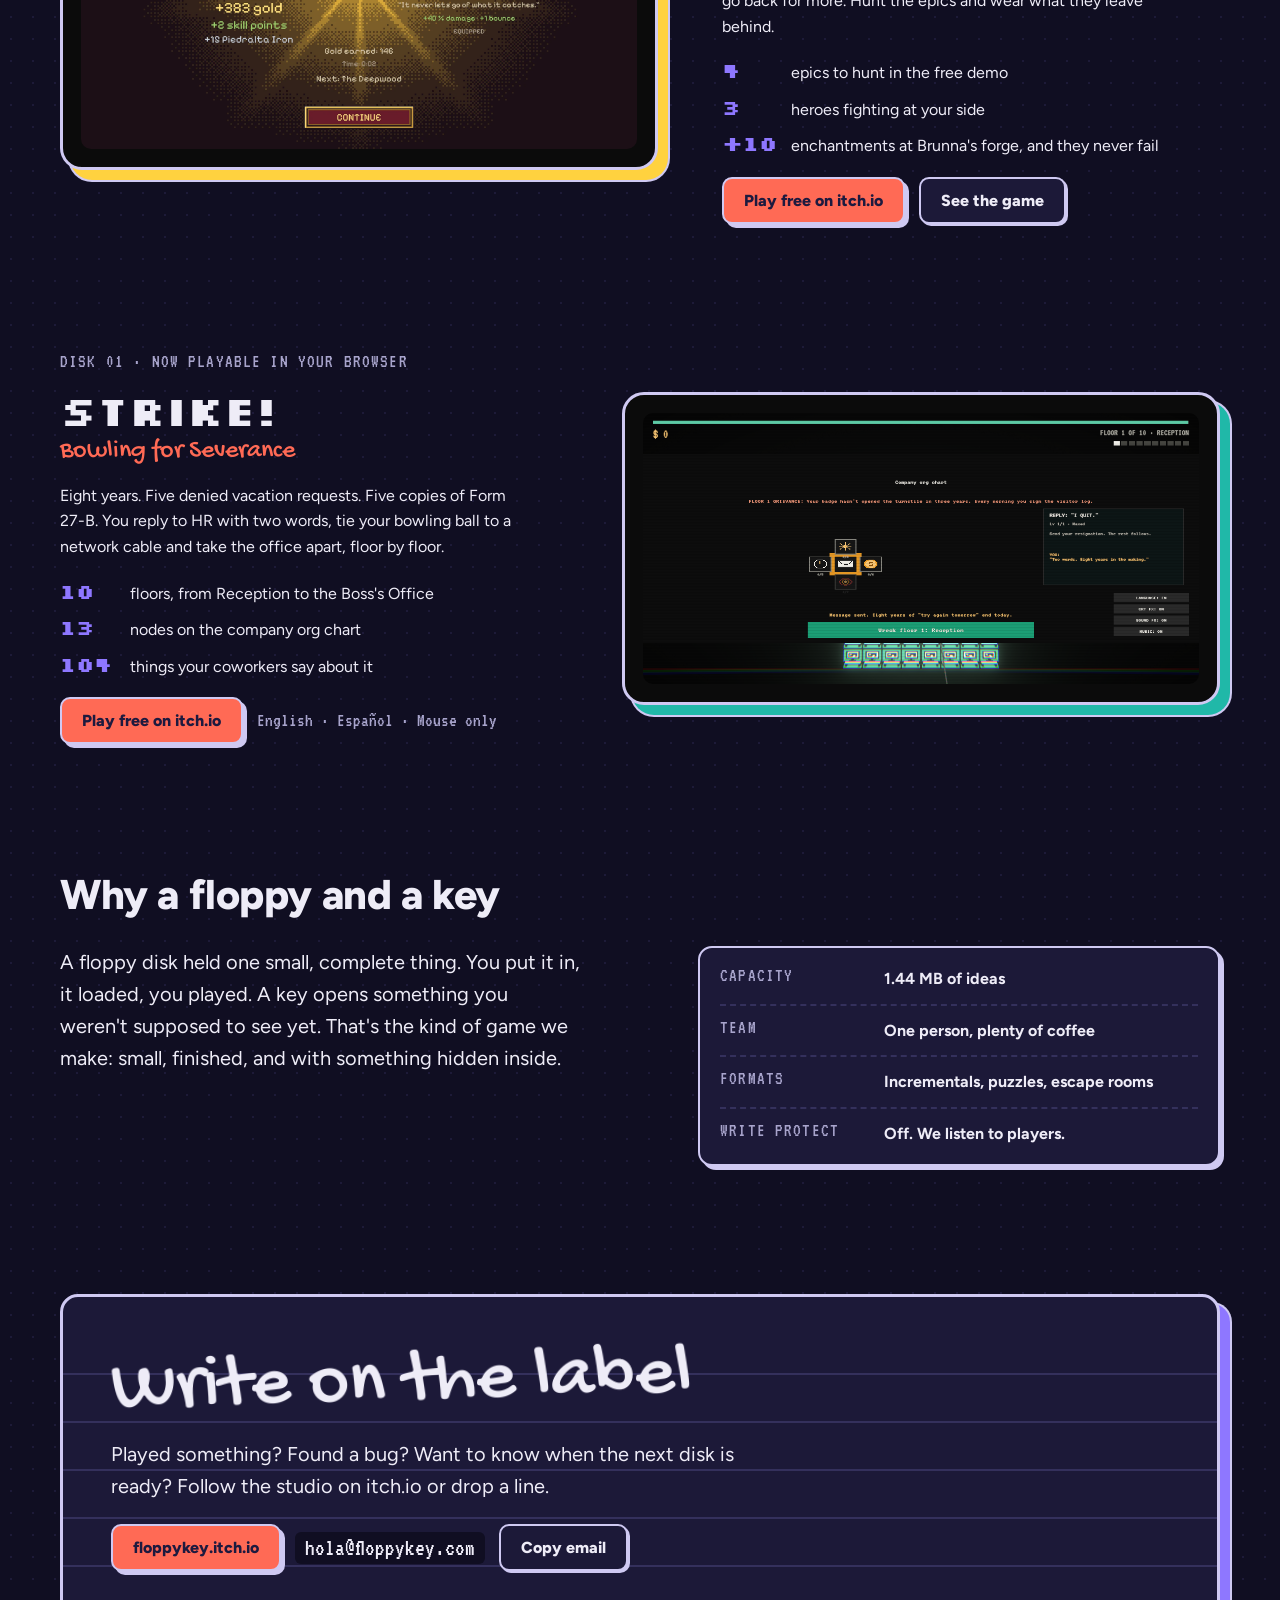
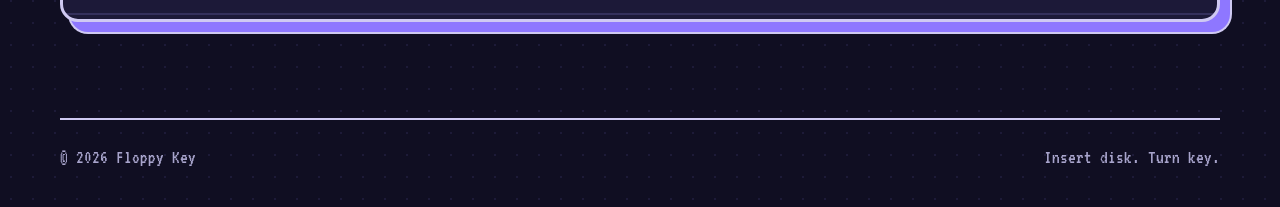
==== commit 1f83a00e: "The Seal Quest: la demo ya está disponible en itch.io Los textos de "pronto" pasan a "ya disponible"" ====
--- a/index.html
+++ b/index.html
@@ -87,7 +87,7 @@
               <span class="card-label">SEAL</span>
             </span>
             <span class="card-meta">
-              <span class="tag" data-i18n="tag.dev">In development</span>
+              <span class="tag tag-live" data-i18n="tag.live">Playable</span>
               <span class="card-title">The Seal Quest: Dreams of Ormaz</span>
               <span class="card-genre" data-i18n="games.sealquest.genre">Incremental RPG · hunt the epics</span>
             </span>
@@ -115,7 +115,7 @@
         <img src="seal-quest/media/epic-victory.webp" width="1920" height="1080" loading="lazy" data-i18n-alt="seal.alt" alt="The Seal Quest: the Bramble King has fallen, and his chest of gold and his bow wait in the clearing.">
       </div>
       <div class="feature-copy">
-        <p class="eyebrow" data-i18n="seal.eyebrow">Disk 02 · In development</p>
+        <p class="eyebrow" data-i18n="seal.eyebrow">Disk 02 · Free demo out now</p>
         <h2 id="seal-quest-title" class="title-sun">THE SEAL QUEST<span>Dreams of Ormaz</span></h2>
         <p class="tagline-sun" data-i18n="seal.tagline">Every epic you hunt wakes something bigger.</p>
         <p data-i18n="seal.p1">An incremental defense RPG. Hold the clearing with your company, aim at whatever gets close, spend what you earn and go back for more. Hunt the epics and wear what they leave behind.</p>
@@ -125,8 +125,8 @@
           <li><b>+10</b> <span data-i18n="seal.f3">enchantments at Brunna's forge, and they never fail</span></li>
         </ul>
         <div class="actions">
-          <a class="btn btn-primary" href="seal-quest/index.html" data-i18n="seal.cta">See the game</a>
-          <span class="note" data-i18n="seal.soon">Free demo coming to itch.io</span>
+          <a class="btn btn-primary" href="https://floppykey.itch.io/the-seal-quest-dreams-of-ormaz" target="_blank" rel="noopener" data-i18n="seal.cta">Play free on itch.io</a>
+          <a class="btn btn-ghost" href="seal-quest/index.html" data-i18n="seal.more">See the game</a>
         </div>
       </div>
     </section>
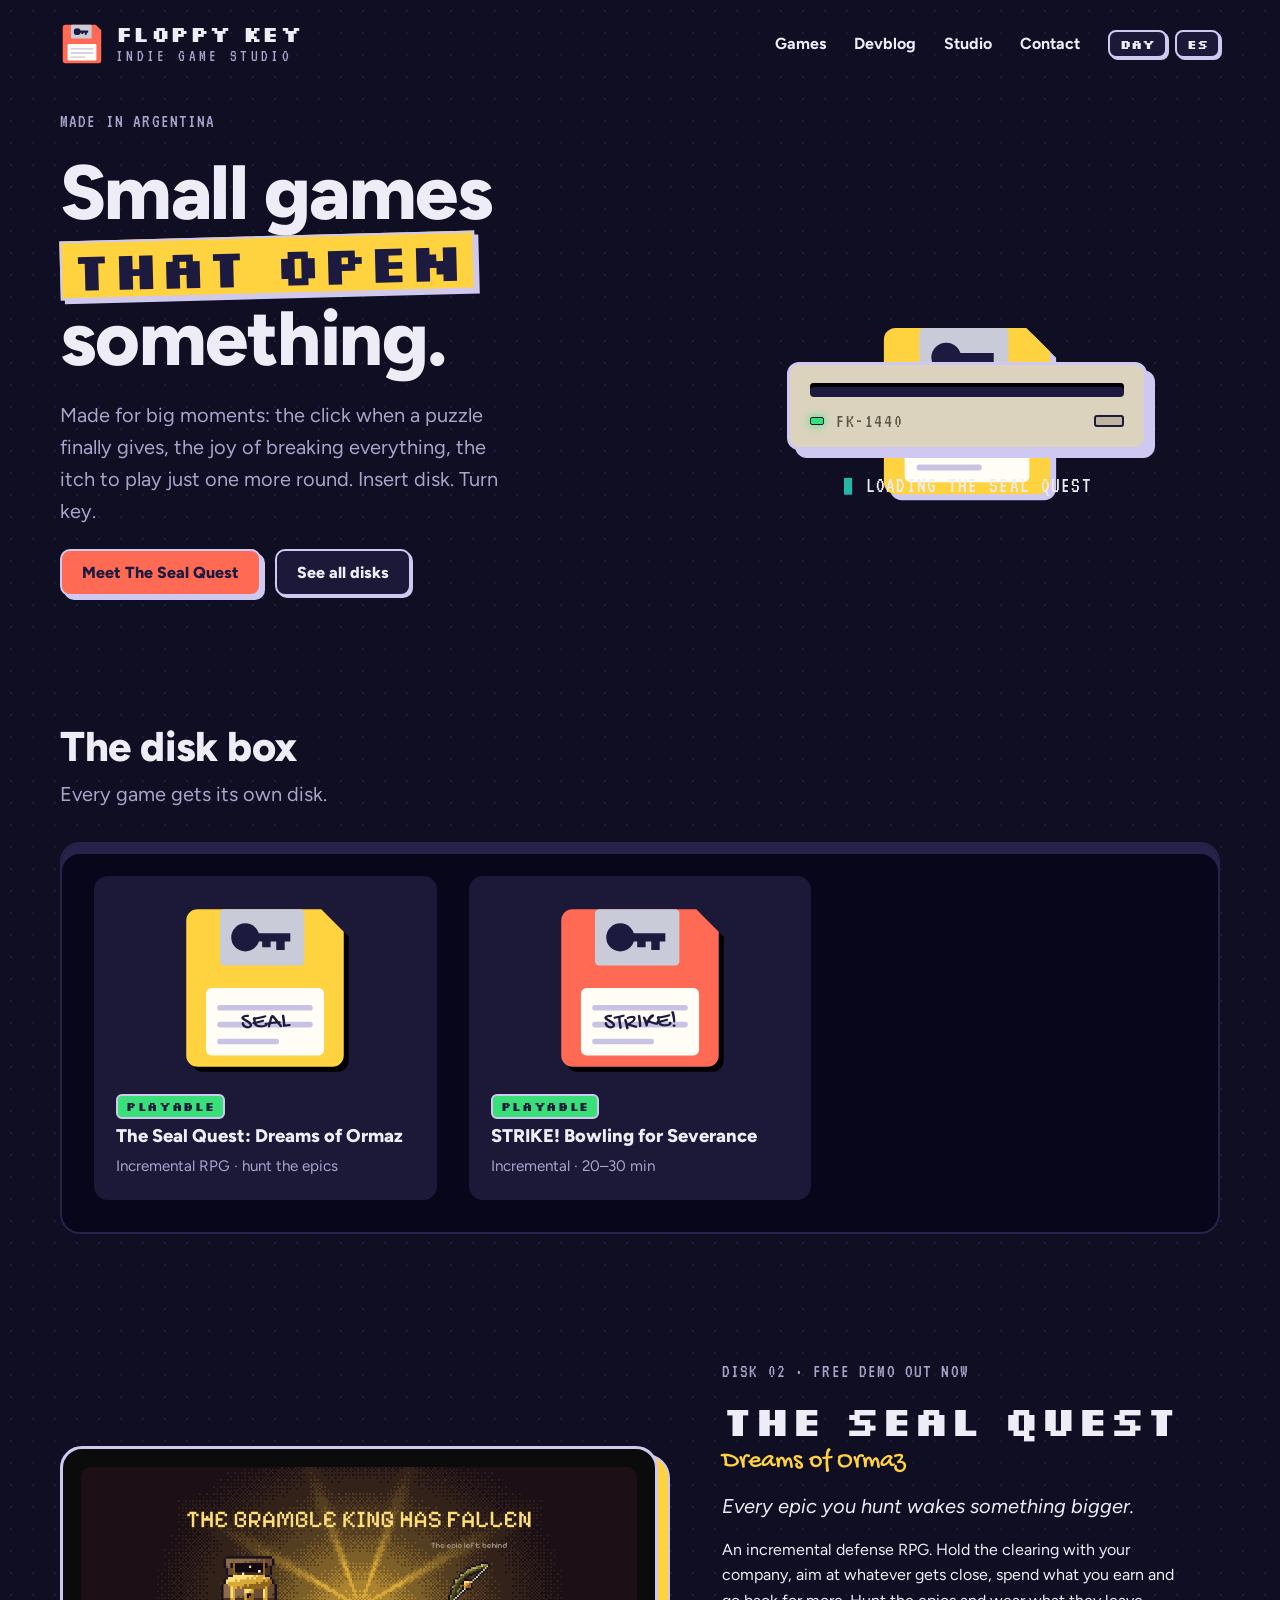
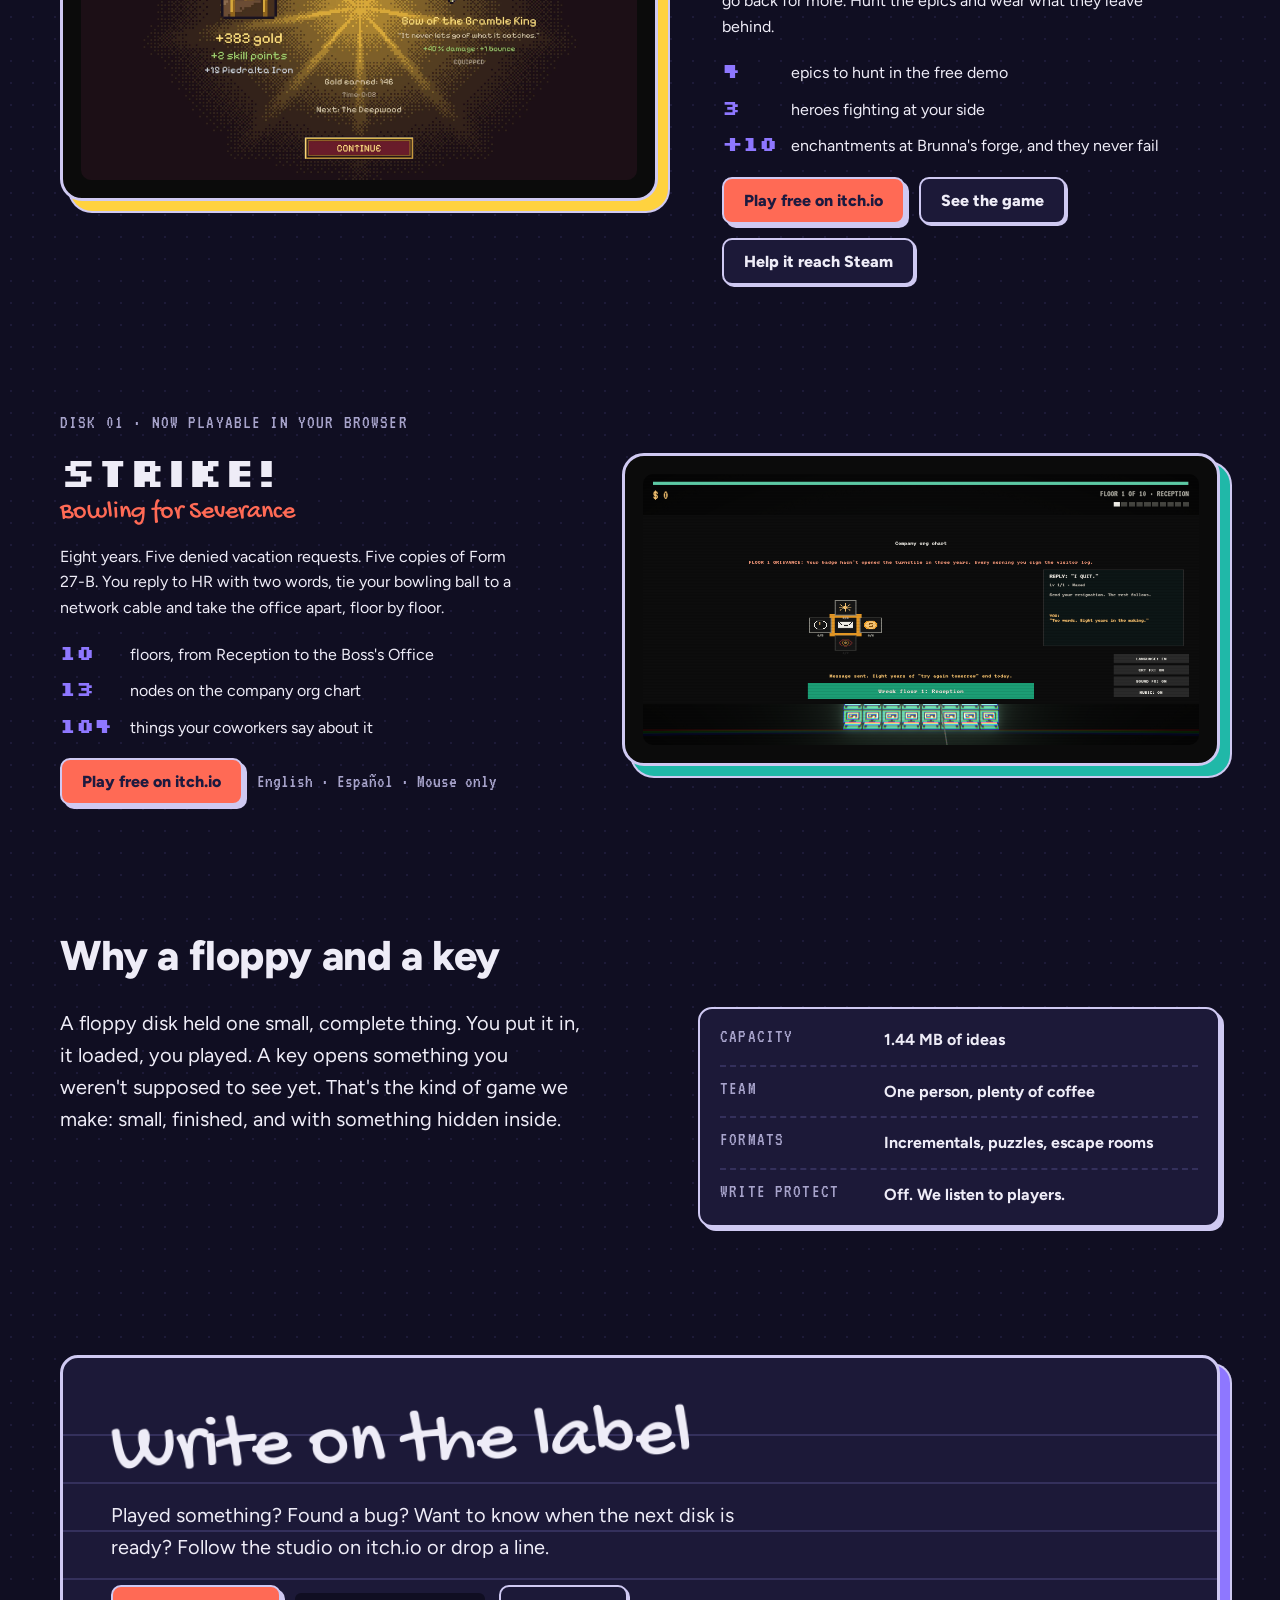
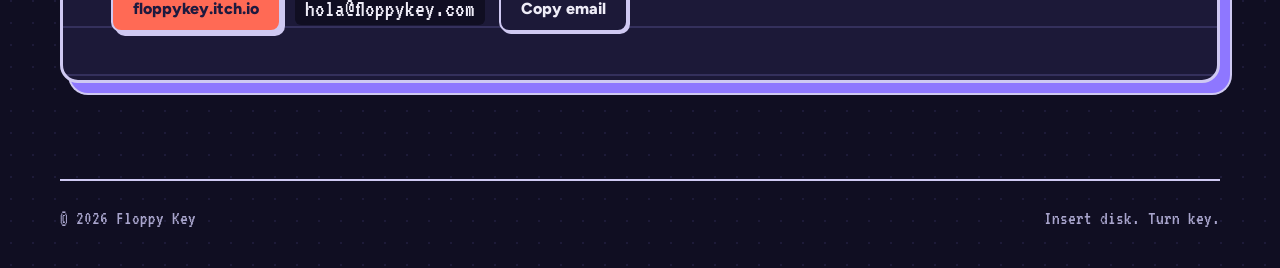
==== commit a24f29db: "The Seal Quest: raids elementales, ranking y apoyo hacia Steam - Los raids elementales en "Coming in" ====
--- a/index.html
+++ b/index.html
@@ -127,6 +127,7 @@
         <div class="actions">
           <a class="btn btn-primary" href="https://floppykey.itch.io/the-seal-quest-dreams-of-ormaz" target="_blank" rel="noopener" data-i18n="seal.cta">Play free on itch.io</a>
           <a class="btn btn-ghost" href="seal-quest/index.html" data-i18n="seal.more">See the game</a>
+          <a class="btn btn-ghost" href="seal-quest/index.html#support" data-i18n="seal.steam">Help it reach Steam</a>
         </div>
       </div>
     </section>
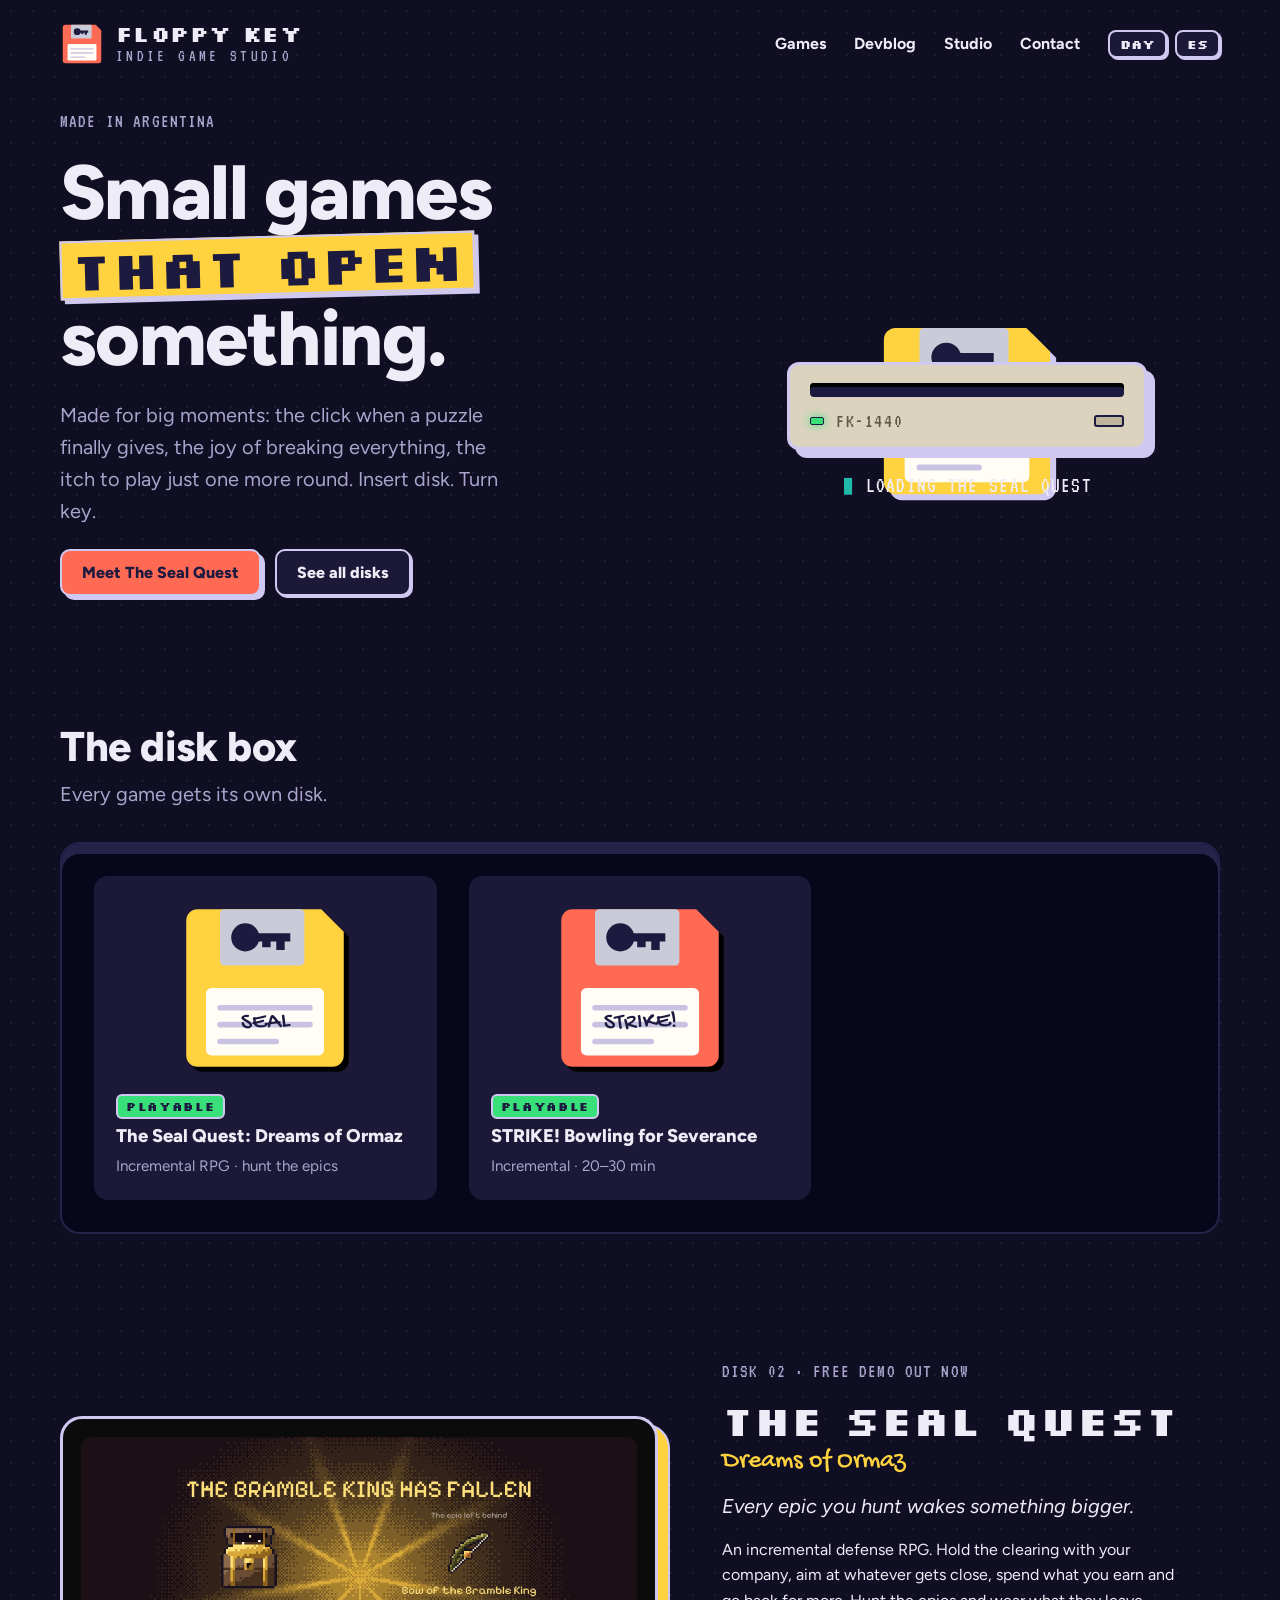
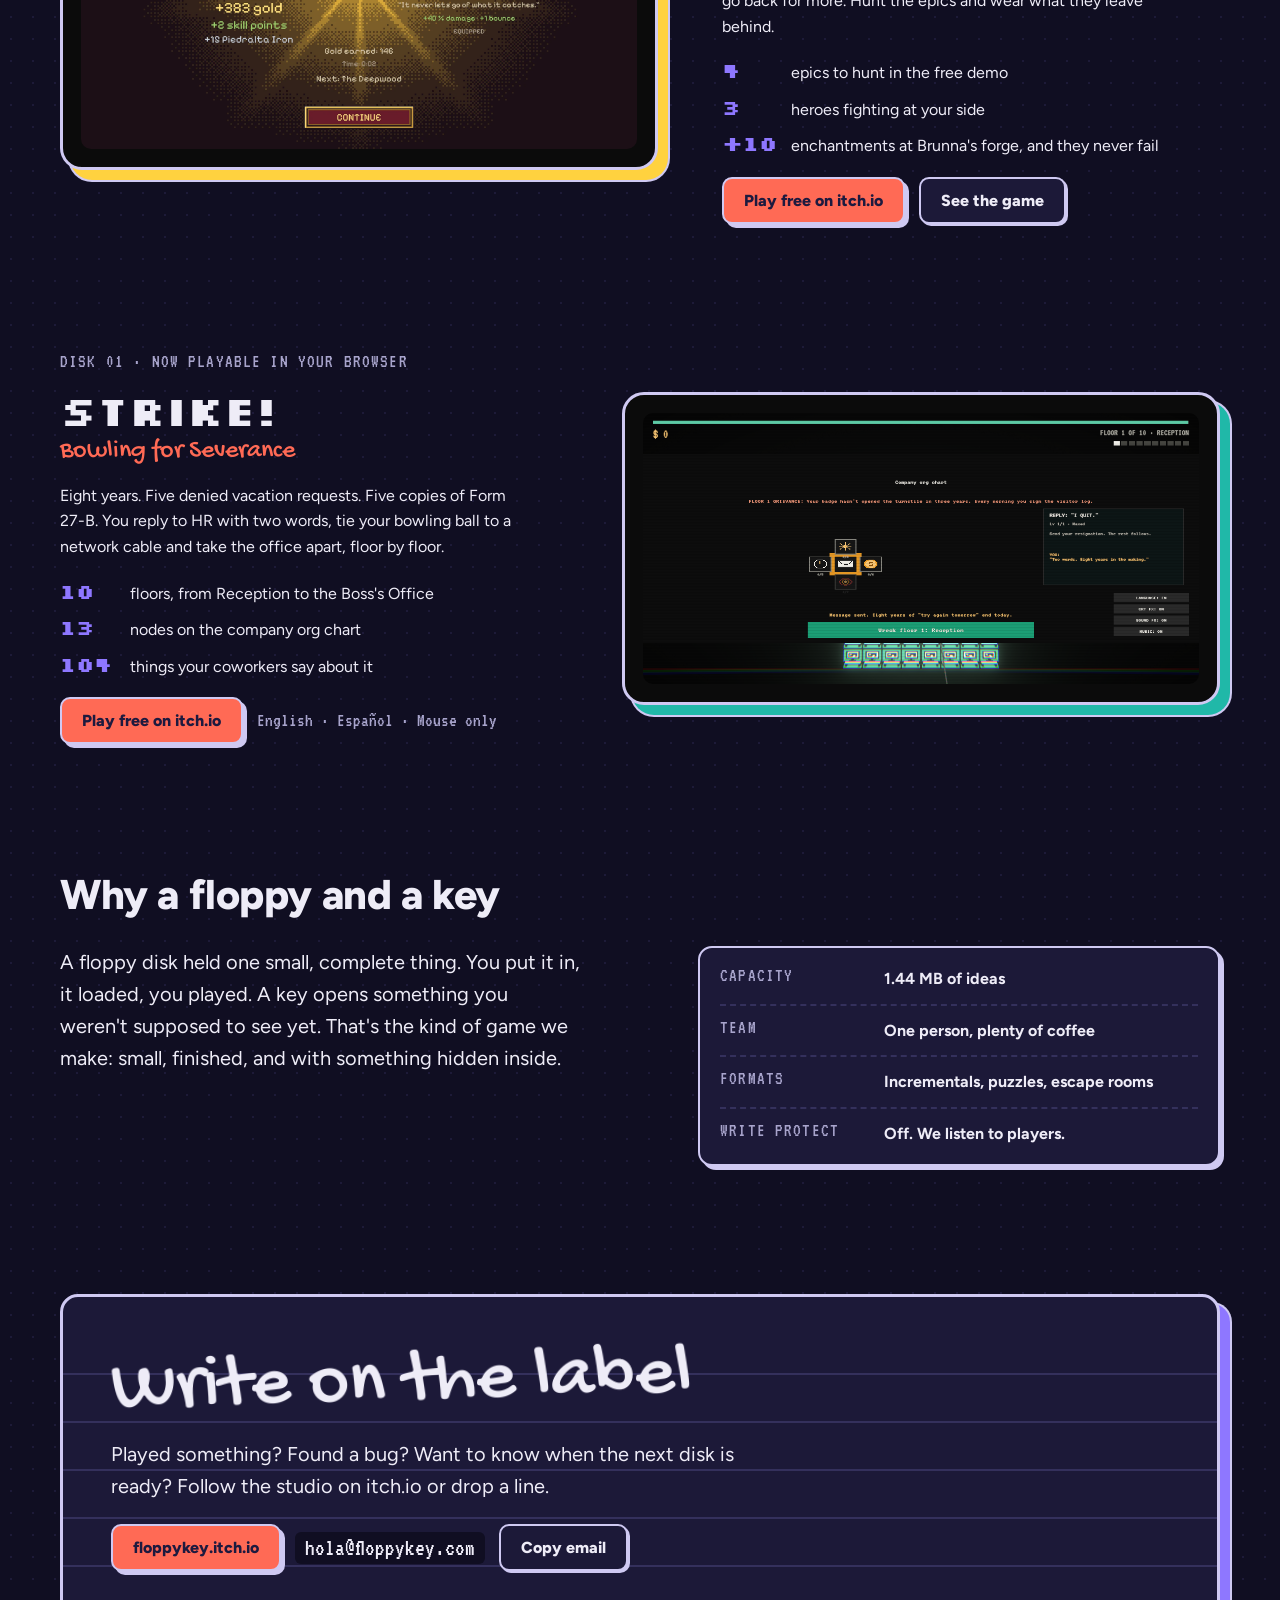
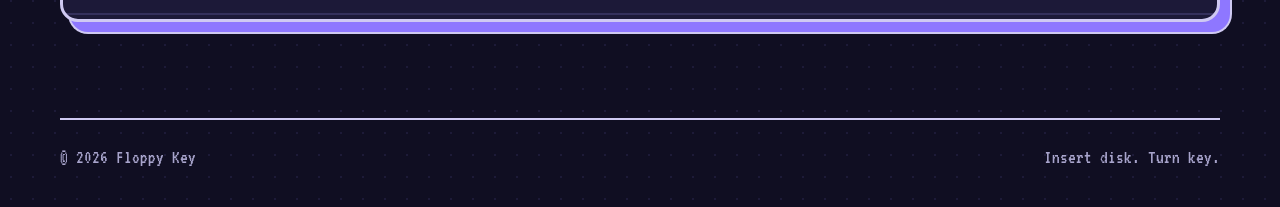
==== commit adabd6d1: "The Seal Quest: se quita el apoyo hacia Steam No se van a pedir donaciones. Sale el botón del inicio" ====
--- a/index.html
+++ b/index.html
@@ -127,7 +127,6 @@
         <div class="actions">
           <a class="btn btn-primary" href="https://floppykey.itch.io/the-seal-quest-dreams-of-ormaz" target="_blank" rel="noopener" data-i18n="seal.cta">Play free on itch.io</a>
           <a class="btn btn-ghost" href="seal-quest/index.html" data-i18n="seal.more">See the game</a>
-          <a class="btn btn-ghost" href="seal-quest/index.html#support" data-i18n="seal.steam">Help it reach Steam</a>
         </div>
       </div>
     </section>
--- a/styles.css
+++ b/styles.css
@@ -324,6 +324,8 @@
 .post-title { font: 800 var(--step-3)/1.1 var(--f-body); letter-spacing: -0.01em; }
 .lang-note { display: none; font: 400 1.2rem var(--f-mono); color: var(--fg-soft); }
 :root[lang="es"] .lang-note[data-for="es"], :root[lang="en"] .lang-note[data-for="en"] { display: block; }
+/* An entry with a translation carries both: each half shows only in its own language. */
+:root:not([lang="es"]) [data-only="es"], :root[lang="es"] [data-only="en"] { display: none !important; }
 
 .prose { font-size: 1.1rem; line-height: 1.7; overflow-wrap: break-word; }
 .prose > * + * { margin-top: 1.1em; }
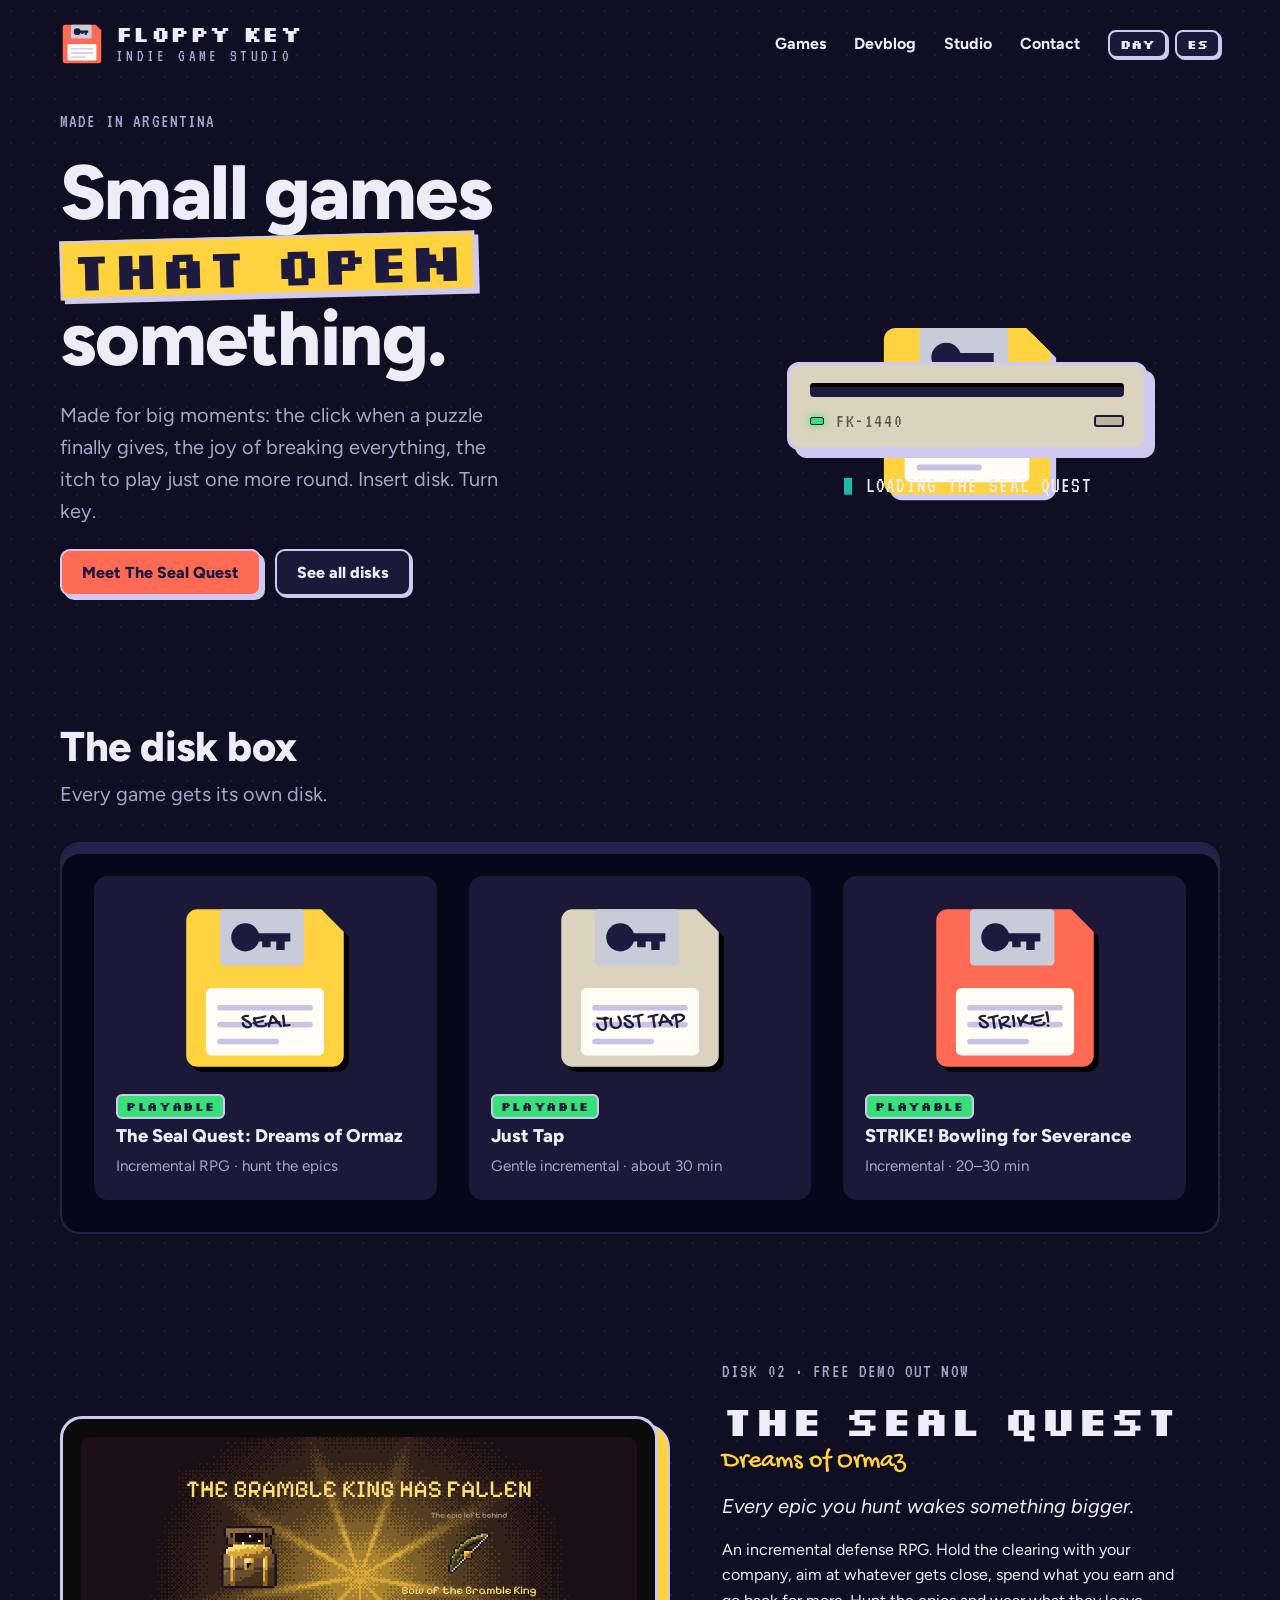
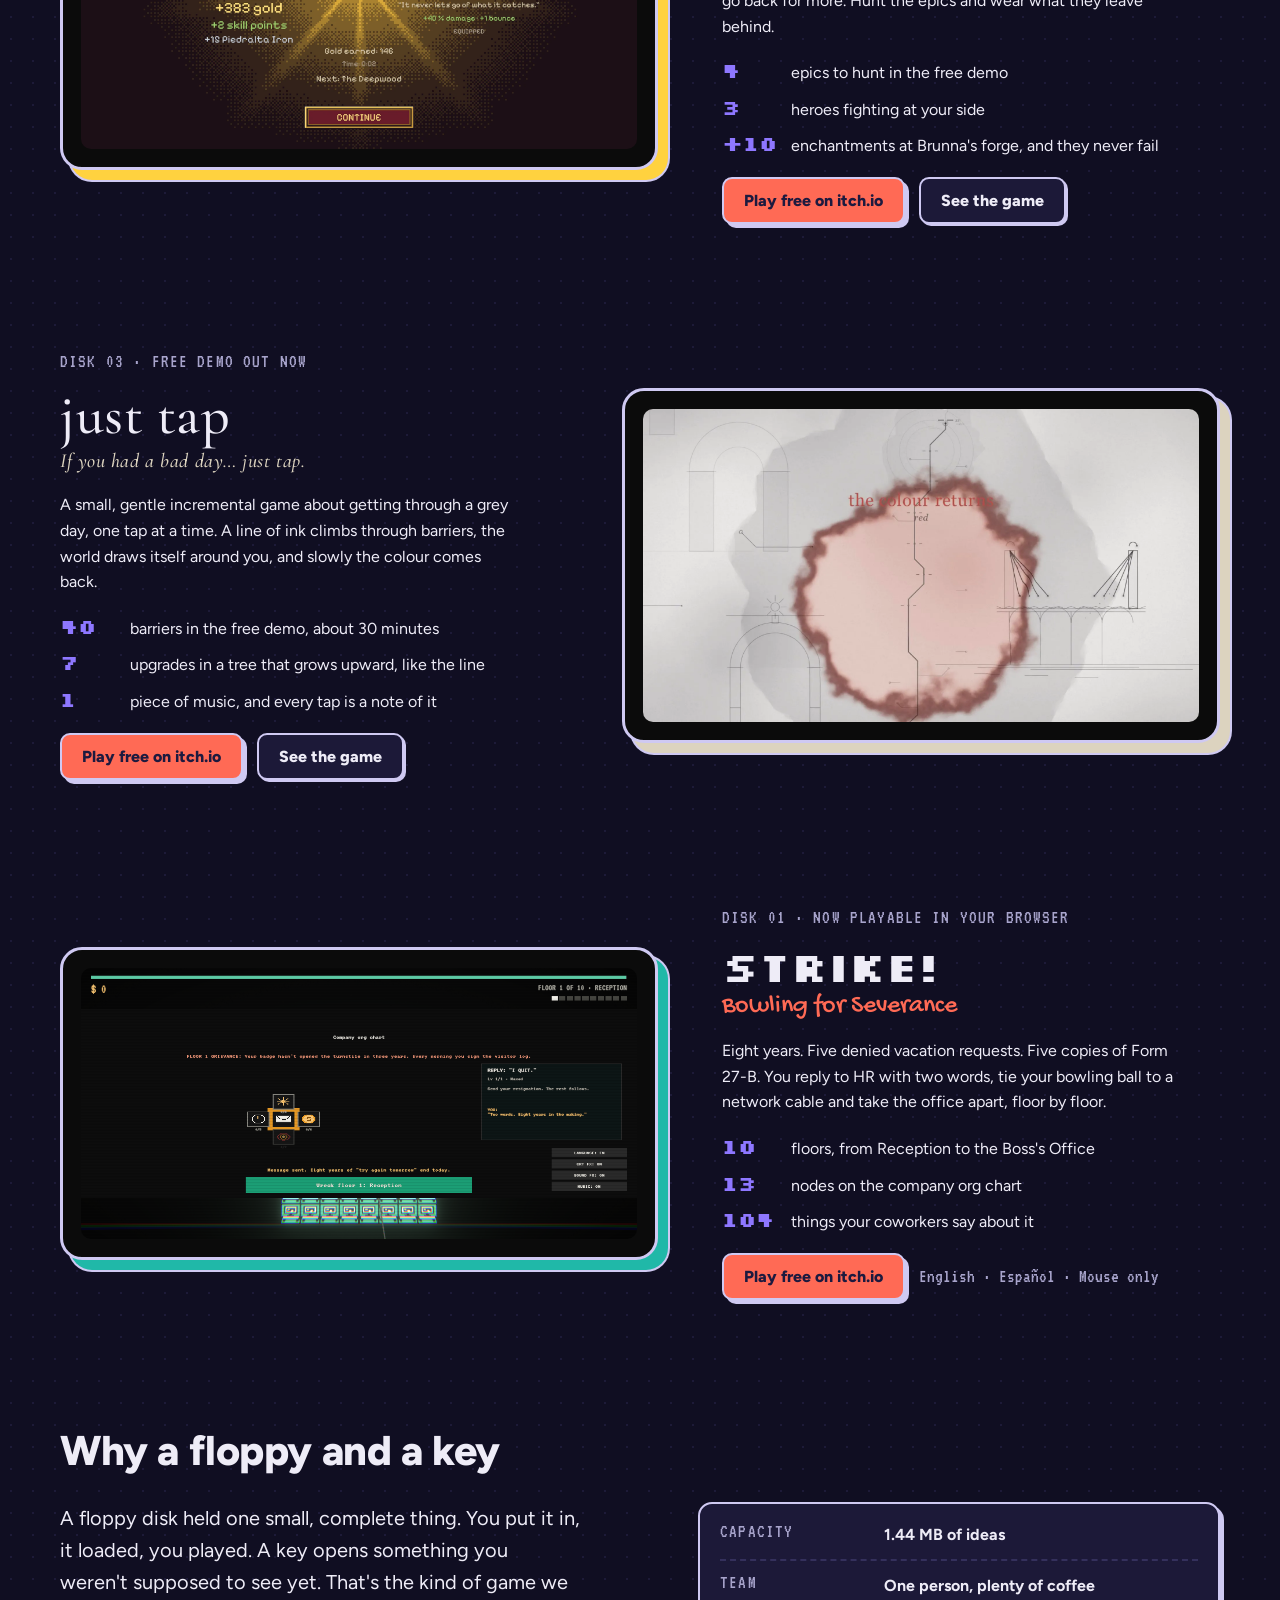
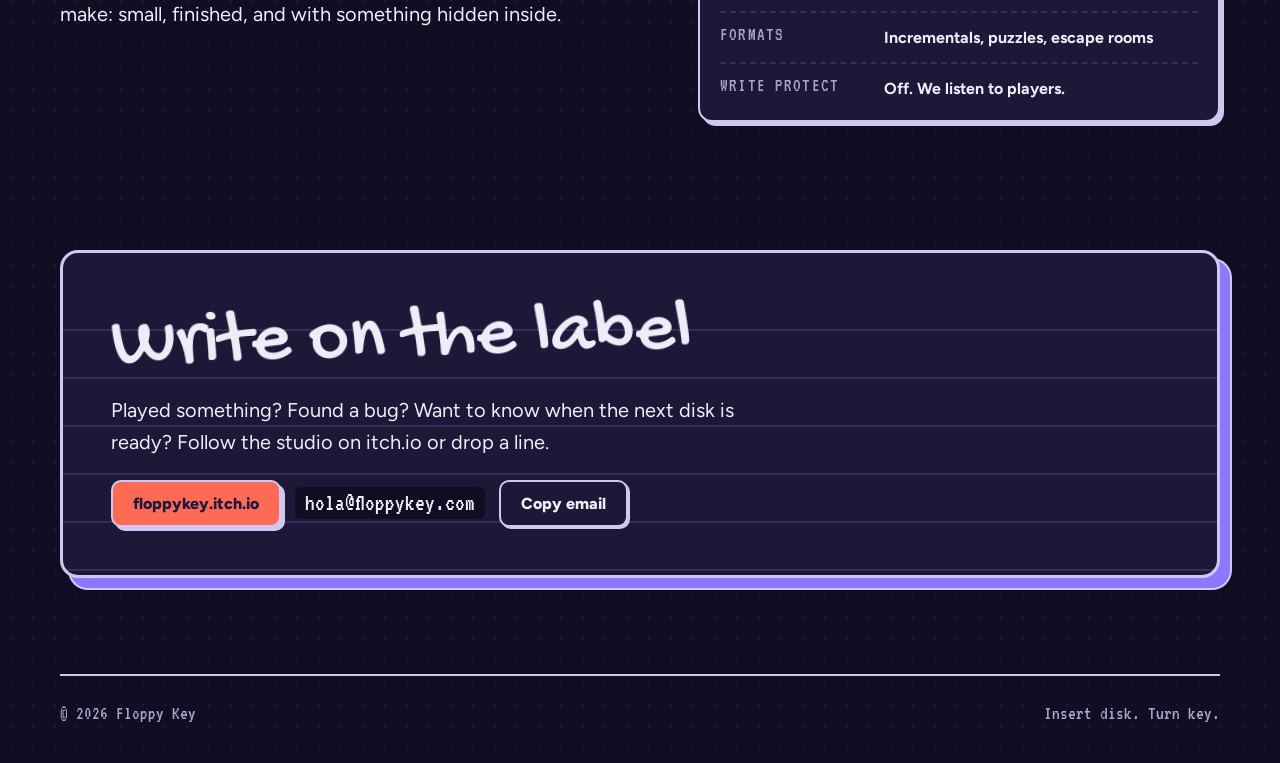
==== commit 5ed65a17: "Just Tap: disquete, sección en la portada y página propia - Tarjeta en la caja de disquetes y secció" ====
--- a/index.html
+++ b/index.html
@@ -8,7 +8,7 @@
   <link rel="icon" href="assets/favicon.svg" type="image/svg+xml">
   <link rel="preconnect" href="https://fonts.googleapis.com">
   <link rel="preconnect" href="https://fonts.gstatic.com" crossorigin>
-  <link rel="stylesheet" href="https://fonts.googleapis.com/css2?family=Silkscreen:wght@400;700&family=Figtree:wght@400;500;700;800&family=Gochi+Hand&family=VT323&display=swap">
+  <link rel="stylesheet" href="https://fonts.googleapis.com/css2?family=Silkscreen:wght@400;700&family=Figtree:wght@400;500;700;800&family=Gochi+Hand&family=VT323&family=Cormorant+Garamond:ital,wght@0,500;1,500&display=swap">
   <link rel="stylesheet" href="styles.css">
   <script>
     // Night by default; the visitor's choice wins. Runs before the page draws, so it never flashes.
@@ -94,6 +94,19 @@
           </a>
         </li>
         <li>
+          <a class="card" href="#just-tap" style="--body: var(--beige)">
+            <span class="card-disk">
+              <svg viewBox="0 0 64 64" aria-hidden="true"><use href="#floppy"/></svg>
+              <span class="card-label">JUST TAP</span>
+            </span>
+            <span class="card-meta">
+              <span class="tag tag-live" data-i18n="tag.live">Playable</span>
+              <span class="card-title">Just Tap</span>
+              <span class="card-genre" data-i18n="games.justtap.genre">Gentle incremental · about 30 min</span>
+            </span>
+          </a>
+        </li>
+        <li>
           <a class="card" href="#strike" style="--body: var(--coral)">
             <span class="card-disk">
               <svg viewBox="0 0 64 64" aria-hidden="true"><use href="#floppy"/></svg>
@@ -131,8 +144,29 @@
       </div>
     </section>
 
+    <!-- The gentle one: paper, ink, and the colour coming back. -->
+    <section class="feature feature-flip" id="just-tap" aria-labelledby="just-tap-title">
+      <div class="crt crt-paper">
+        <img src="just-tap/media/colour.webp" width="1920" height="1080" loading="lazy" data-i18n-alt="justtap.alt" alt="Just Tap: the colour comes back to a grey world, spreading like wet watercolour around the line of ink.">
+      </div>
+      <div class="feature-copy">
+        <p class="eyebrow" data-i18n="justtap.eyebrow">Disk 03 · Free demo out now</p>
+        <h2 id="just-tap-title" class="title-paper">just tap<span data-i18n="justtap.tagline">If you had a bad day… just tap.</span></h2>
+        <p data-i18n="justtap.p1">A small, gentle incremental game about getting through a grey day, one tap at a time. A line of ink climbs through barriers, the world draws itself around you, and slowly the colour comes back.</p>
+        <ul class="facts">
+          <li><b>40</b> <span data-i18n="justtap.f1">barriers in the free demo, about 30 minutes</span></li>
+          <li><b>7</b> <span data-i18n="justtap.f2">upgrades in a tree that grows upward, like the line</span></li>
+          <li><b>1</b> <span data-i18n="justtap.f3">piece of music, and every tap is a note of it</span></li>
+        </ul>
+        <div class="actions">
+          <a class="btn btn-primary" href="https://floppykey.itch.io/just-tap" target="_blank" rel="noopener" data-i18n="justtap.cta">Play free on itch.io</a>
+          <a class="btn btn-ghost" href="just-tap/index.html" data-i18n="justtap.more">See the game</a>
+        </div>
+      </div>
+    </section>
+
     <!-- Featured game. -->
-    <section class="feature feature-flip" id="strike" aria-labelledby="strike-title">
+    <section class="feature" id="strike" aria-labelledby="strike-title">
       <div class="crt">
         <img src="assets/strike-orgchart.png" width="1094" height="534" alt="STRIKE! in English: the company org chart, with the 'Reply: I quit' node bought and Floor 1, Reception, up next.">
       </div>
--- a/styles.css
+++ b/styles.css
@@ -230,6 +230,10 @@
 .crt-sun { box-shadow: 10px 10px 0 var(--sun), 10px 10px 0 2px var(--line); }
 .feature h2.title-sun span { color: var(--sun); }
 .feature-copy > p.tagline-sun { font: 400 var(--step-1)/1.3 var(--f-body); color: var(--fg); font-style: italic; }
+/* Just Tap: paper and ink, its own serif. */
+.crt-paper { box-shadow: 10px 10px 0 var(--beige), 10px 10px 0 2px var(--line); }
+.feature h2.title-paper { font: 500 var(--step-3)/.95 "Cormorant Garamond", Georgia, serif; font-size: calc(var(--step-3) * 1.35); letter-spacing: .01em; }
+.feature h2.title-paper span { font: italic 500 var(--step-1)/1.3 "Cormorant Garamond", Georgia, serif; color: var(--beige); }
 .feature-copy { display: grid; gap: 18px; min-width: 0; }
 .feature h2 { font: 700 var(--step-3)/1 var(--f-pixel); display: grid; gap: 6px; }
 .feature h2 span { font: 400 var(--step-2)/1.1 var(--f-hand); color: var(--coral); }
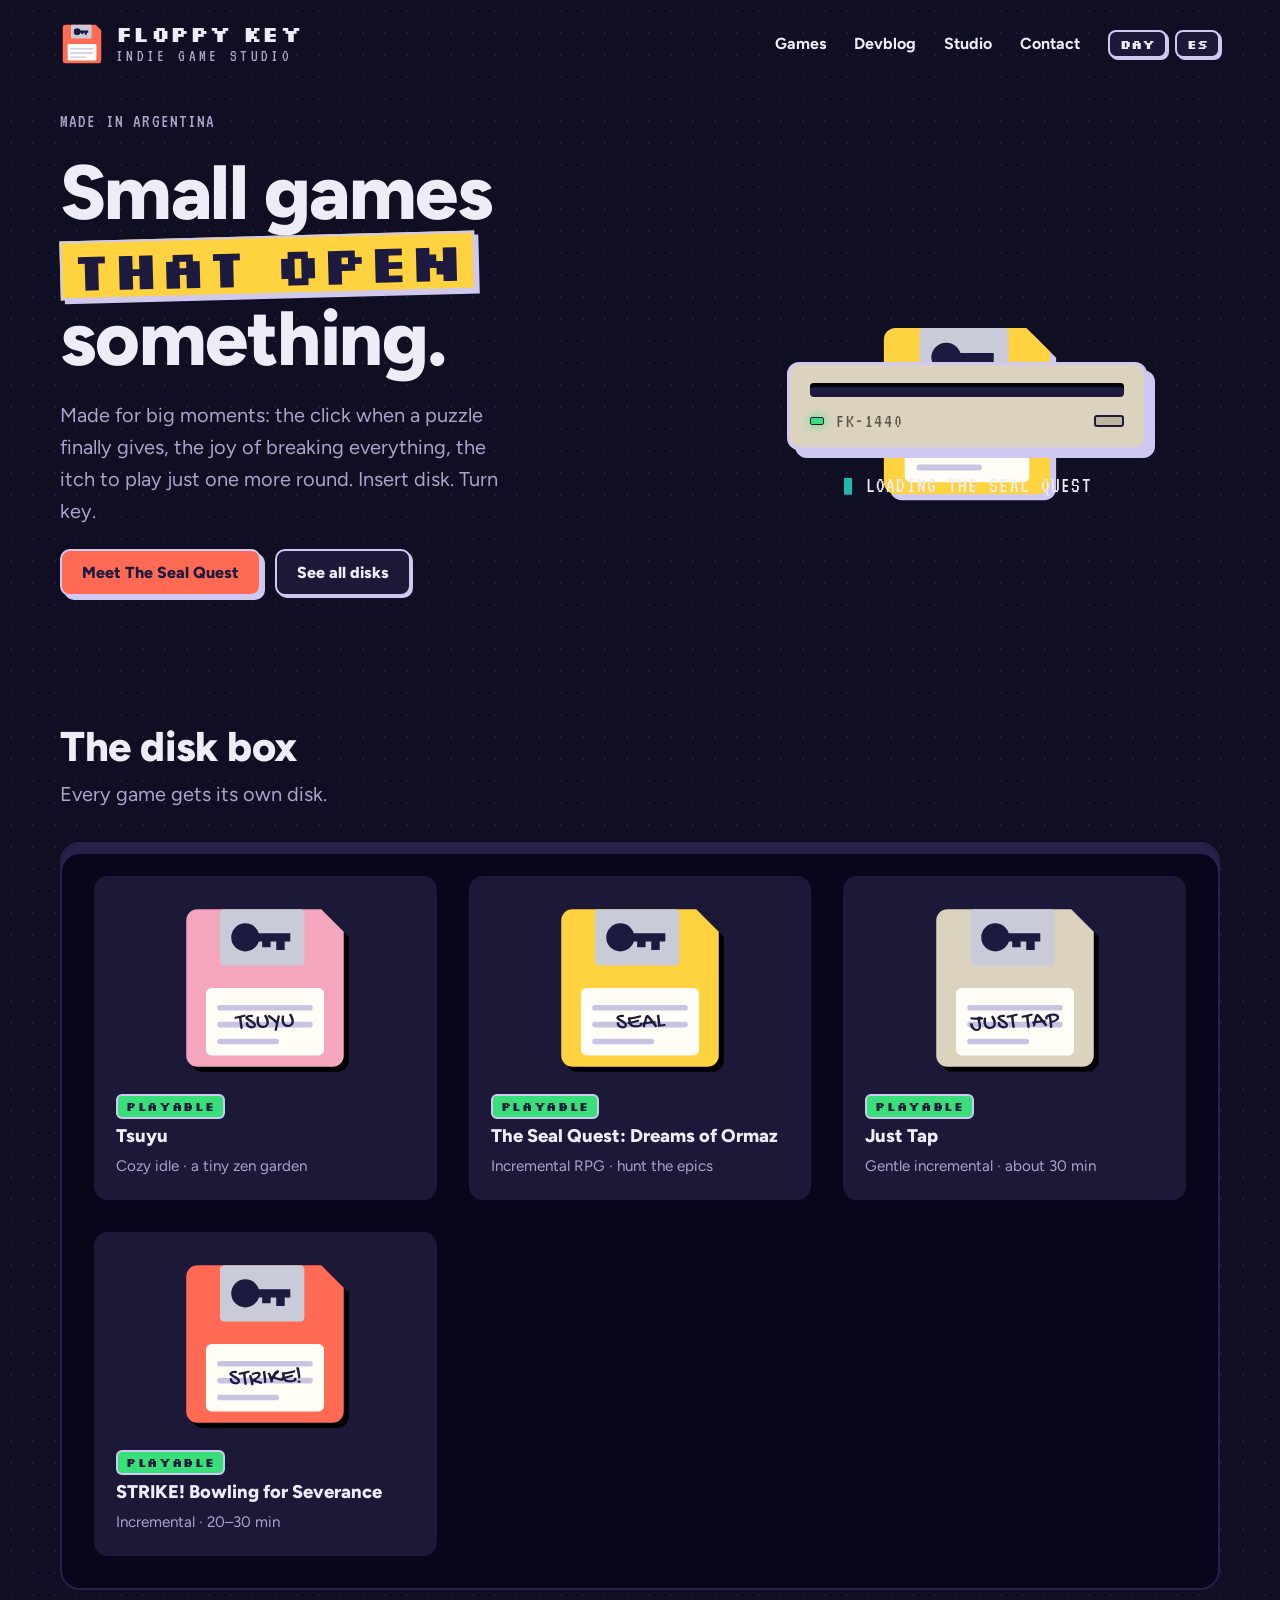
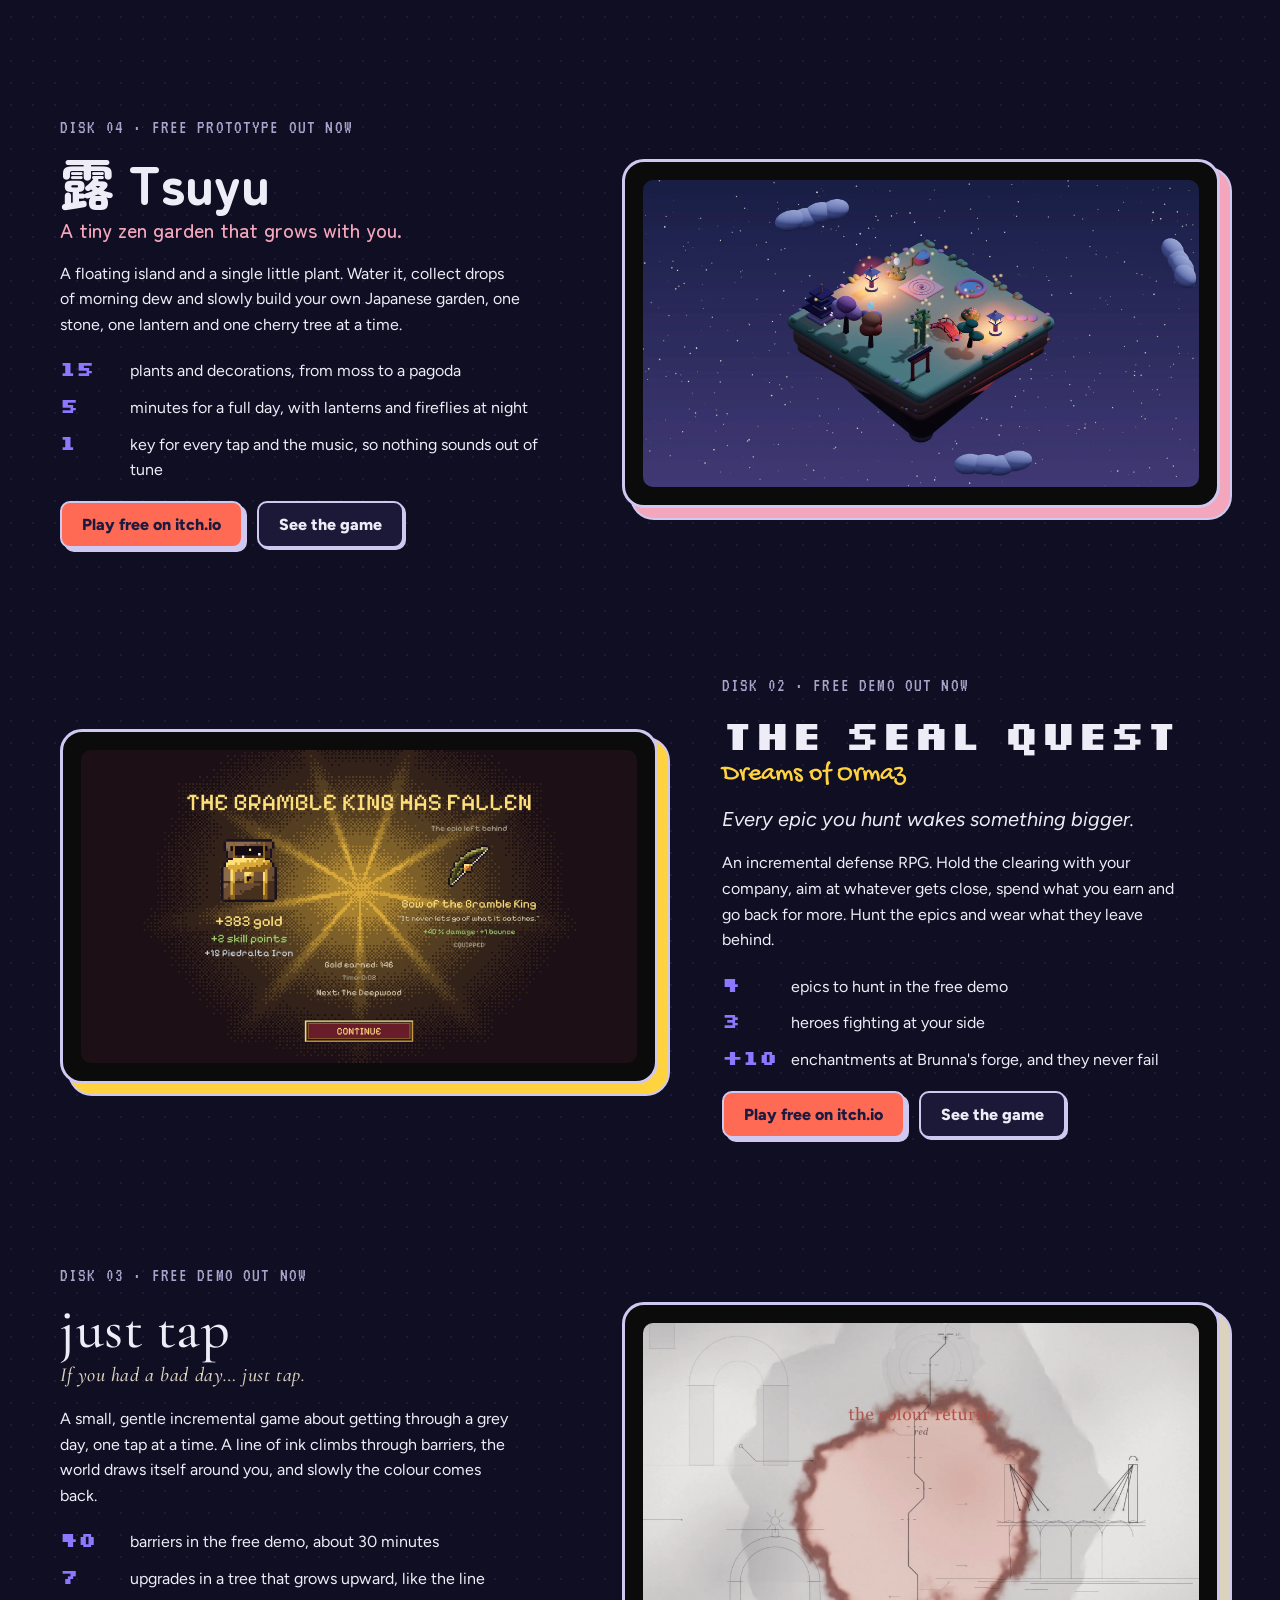
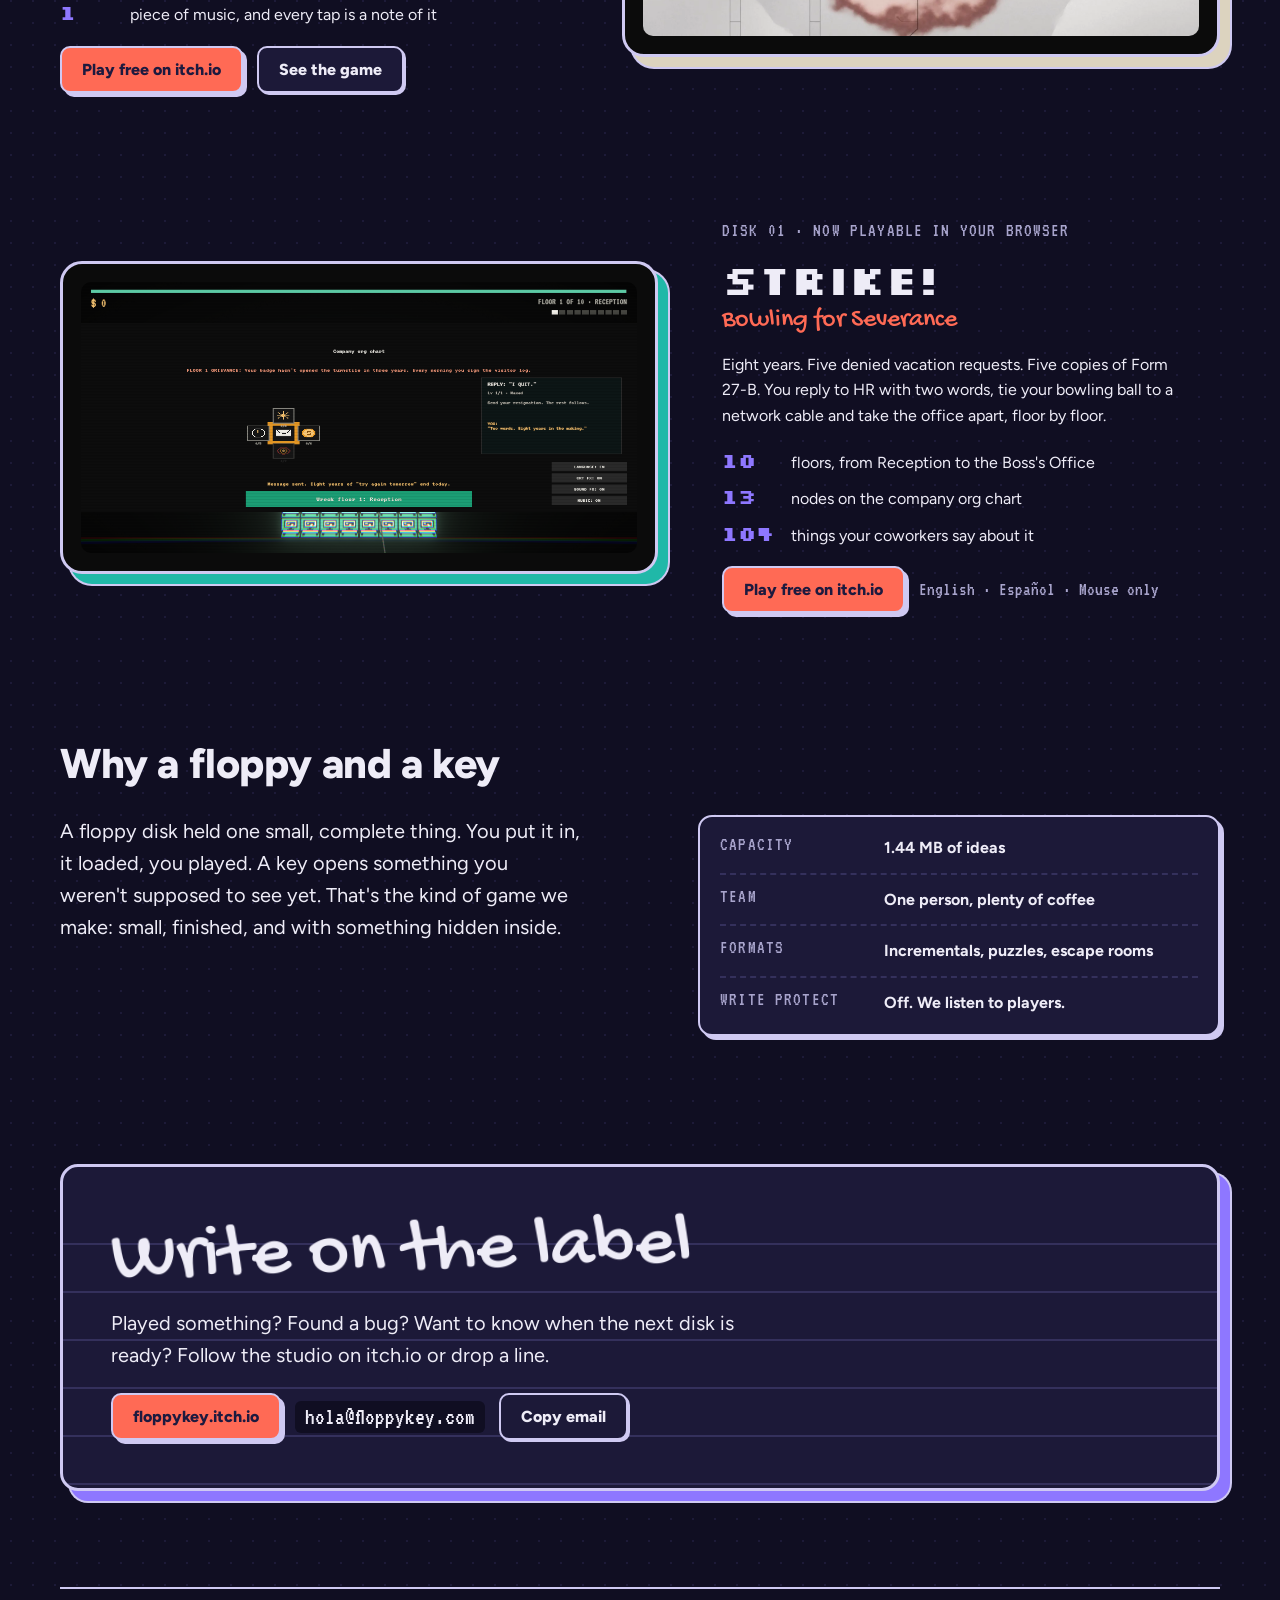
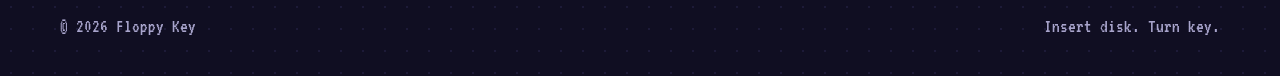
==== commit faa580c9: "Tsuyu: su propia página y su disquete en la portada Página del juego en ES/EN (inglés por defecto) c" ====
--- a/index.html
+++ b/index.html
@@ -8,7 +8,7 @@
   <link rel="icon" href="assets/favicon.svg" type="image/svg+xml">
   <link rel="preconnect" href="https://fonts.googleapis.com">
   <link rel="preconnect" href="https://fonts.gstatic.com" crossorigin>
-  <link rel="stylesheet" href="https://fonts.googleapis.com/css2?family=Silkscreen:wght@400;700&family=Figtree:wght@400;500;700;800&family=Gochi+Hand&family=VT323&family=Cormorant+Garamond:ital,wght@0,500;1,500&display=swap">
+  <link rel="stylesheet" href="https://fonts.googleapis.com/css2?family=Silkscreen:wght@400;700&family=Figtree:wght@400;500;700;800&family=Gochi+Hand&family=VT323&family=Cormorant+Garamond:ital,wght@0,500;1,500&family=Zen+Maru+Gothic:wght@500;900&display=swap">
   <link rel="stylesheet" href="styles.css">
   <script>
     // Night by default; the visitor's choice wins. Runs before the page draws, so it never flashes.
@@ -81,6 +81,19 @@
 
       <ul class="box">
         <li>
+          <a class="card" href="#tsuyu" style="--body: var(--sakura)">
+            <span class="card-disk">
+              <svg viewBox="0 0 64 64" aria-hidden="true"><use href="#floppy"/></svg>
+              <span class="card-label">TSUYU</span>
+            </span>
+            <span class="card-meta">
+              <span class="tag tag-live" data-i18n="tag.live">Playable</span>
+              <span class="card-title">Tsuyu</span>
+              <span class="card-genre" data-i18n="games.tsuyu.genre">Cozy idle · a tiny zen garden</span>
+            </span>
+          </a>
+        </li>
+        <li>
           <a class="card" href="#seal-quest" style="--body: var(--sun)">
             <span class="card-disk">
               <svg viewBox="0 0 64 64" aria-hidden="true"><use href="#floppy"/></svg>
@@ -120,6 +133,27 @@
           </a>
         </li>
       </ul>
+    </section>
+
+    <!-- The cosy one: a zen garden of soft clay on a floating island. -->
+    <section class="feature feature-flip" id="tsuyu" aria-labelledby="tsuyu-title">
+      <div class="crt crt-sakura">
+        <img src="tsuyu/media/garden-night.webp" width="1920" height="1080" loading="lazy" data-i18n-alt="tsuyu.alt" alt="Tsuyu: a Japanese garden on a floating island at night, with glowing lanterns, a pagoda, a red bridge and fireflies.">
+      </div>
+      <div class="feature-copy">
+        <p class="eyebrow" data-i18n="tsuyu.eyebrow">Disk 04 · Free prototype out now</p>
+        <h2 id="tsuyu-title" class="title-sakura">露 Tsuyu<span data-i18n="tsuyu.tagline">A tiny zen garden that grows with you.</span></h2>
+        <p data-i18n="tsuyu.p1">A floating island and a single little plant. Water it, collect drops of morning dew and slowly build your own Japanese garden, one stone, one lantern and one cherry tree at a time.</p>
+        <ul class="facts">
+          <li><b>15</b> <span data-i18n="tsuyu.f1">plants and decorations, from moss to a pagoda</span></li>
+          <li><b>5</b> <span data-i18n="tsuyu.f2">minutes for a full day, with lanterns and fireflies at night</span></li>
+          <li><b>1</b> <span data-i18n="tsuyu.f3">key for every tap and the music, so nothing sounds out of tune</span></li>
+        </ul>
+        <div class="actions">
+          <a class="btn btn-primary" href="https://floppykey.itch.io/tsuyu" target="_blank" rel="noopener" data-i18n="tsuyu.cta">Play free on itch.io</a>
+          <a class="btn btn-ghost" href="tsuyu/index.html" data-i18n="tsuyu.more">See the game</a>
+        </div>
+      </div>
     </section>
 
     <!-- The game in development. -->
--- a/styles.css
+++ b/styles.css
@@ -26,6 +26,7 @@
   --disk-rule: #C9C3E3;
   --beige: #DCD3BF;
   --beige-dark: #BFB49C;
+  --sakura: #F4A6BC;
   --led: #39E07A;
 
   --f-pixel: "Silkscreen", "VT323", ui-monospace, monospace;
@@ -234,6 +235,10 @@
 .crt-paper { box-shadow: 10px 10px 0 var(--beige), 10px 10px 0 2px var(--line); }
 .feature h2.title-paper { font: 500 var(--step-3)/.95 "Cormorant Garamond", Georgia, serif; font-size: calc(var(--step-3) * 1.35); letter-spacing: .01em; }
 .feature h2.title-paper span { font: italic 500 var(--step-1)/1.3 "Cormorant Garamond", Georgia, serif; color: var(--beige); }
+/* Tsuyu: soft clay and sakura, its own rounded type. */
+.crt-sakura { box-shadow: 10px 10px 0 var(--sakura), 10px 10px 0 2px var(--line); }
+.feature h2.title-sakura { font: 900 var(--step-3)/1 "Zen Maru Gothic", var(--f-body); font-size: calc(var(--step-3) * 1.3); }
+.feature h2.title-sakura span { font: 500 var(--step-1)/1.35 "Zen Maru Gothic", var(--f-body); color: var(--sakura); }
 .feature-copy { display: grid; gap: 18px; min-width: 0; }
 .feature h2 { font: 700 var(--step-3)/1 var(--f-pixel); display: grid; gap: 6px; }
 .feature h2 span { font: 400 var(--step-2)/1.1 var(--f-hand); color: var(--coral); }
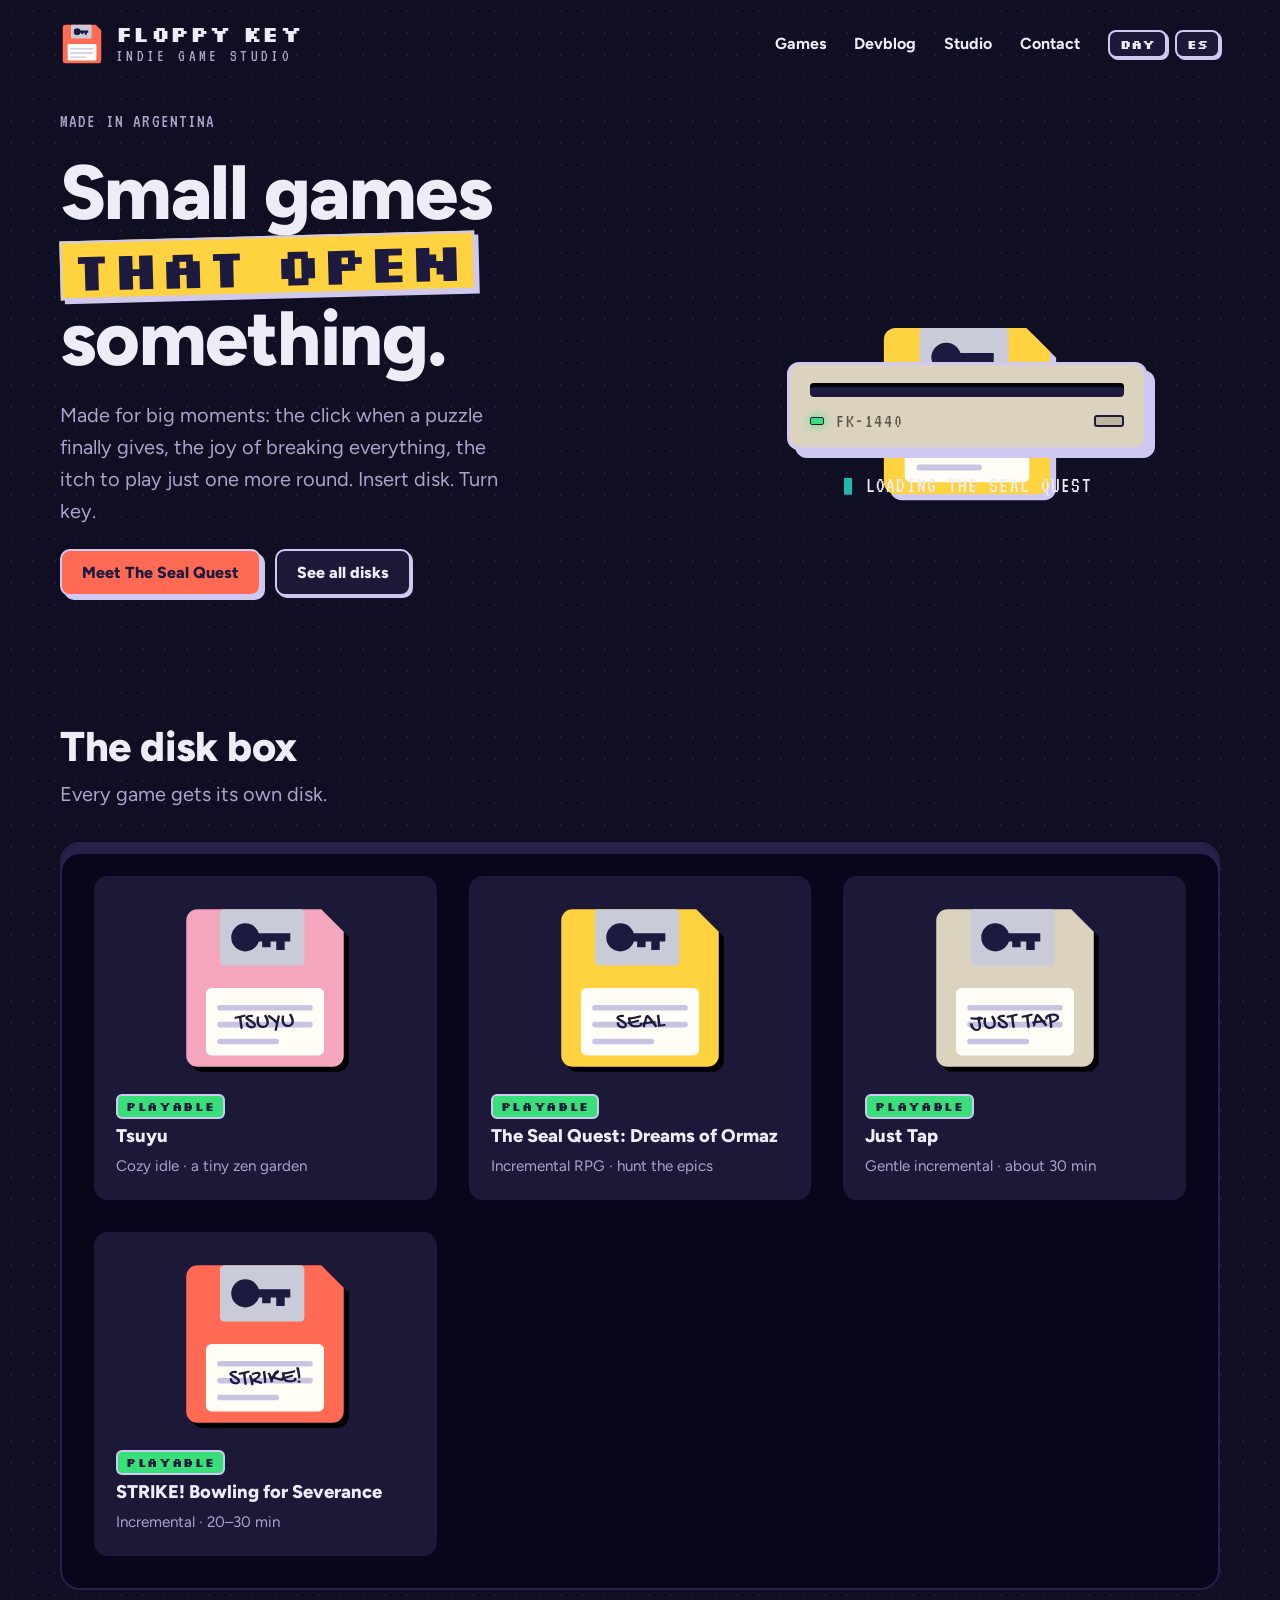
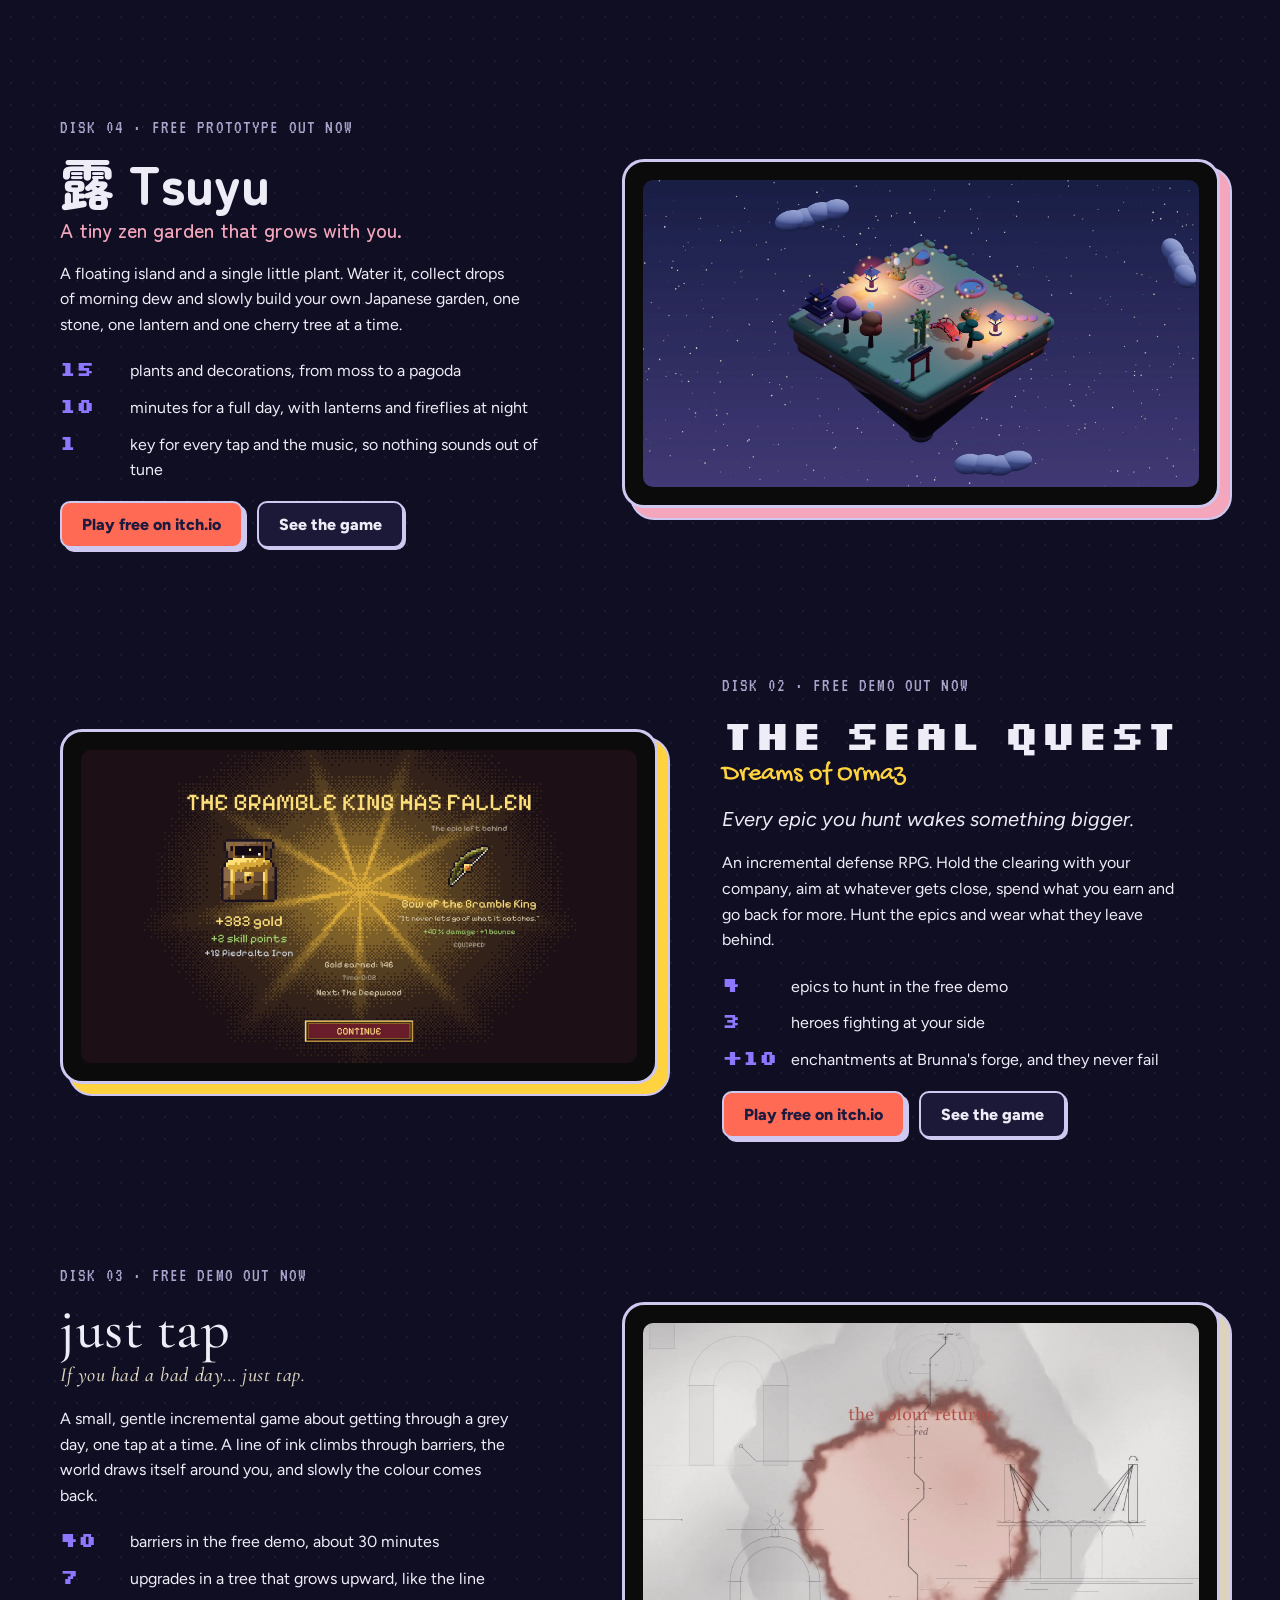
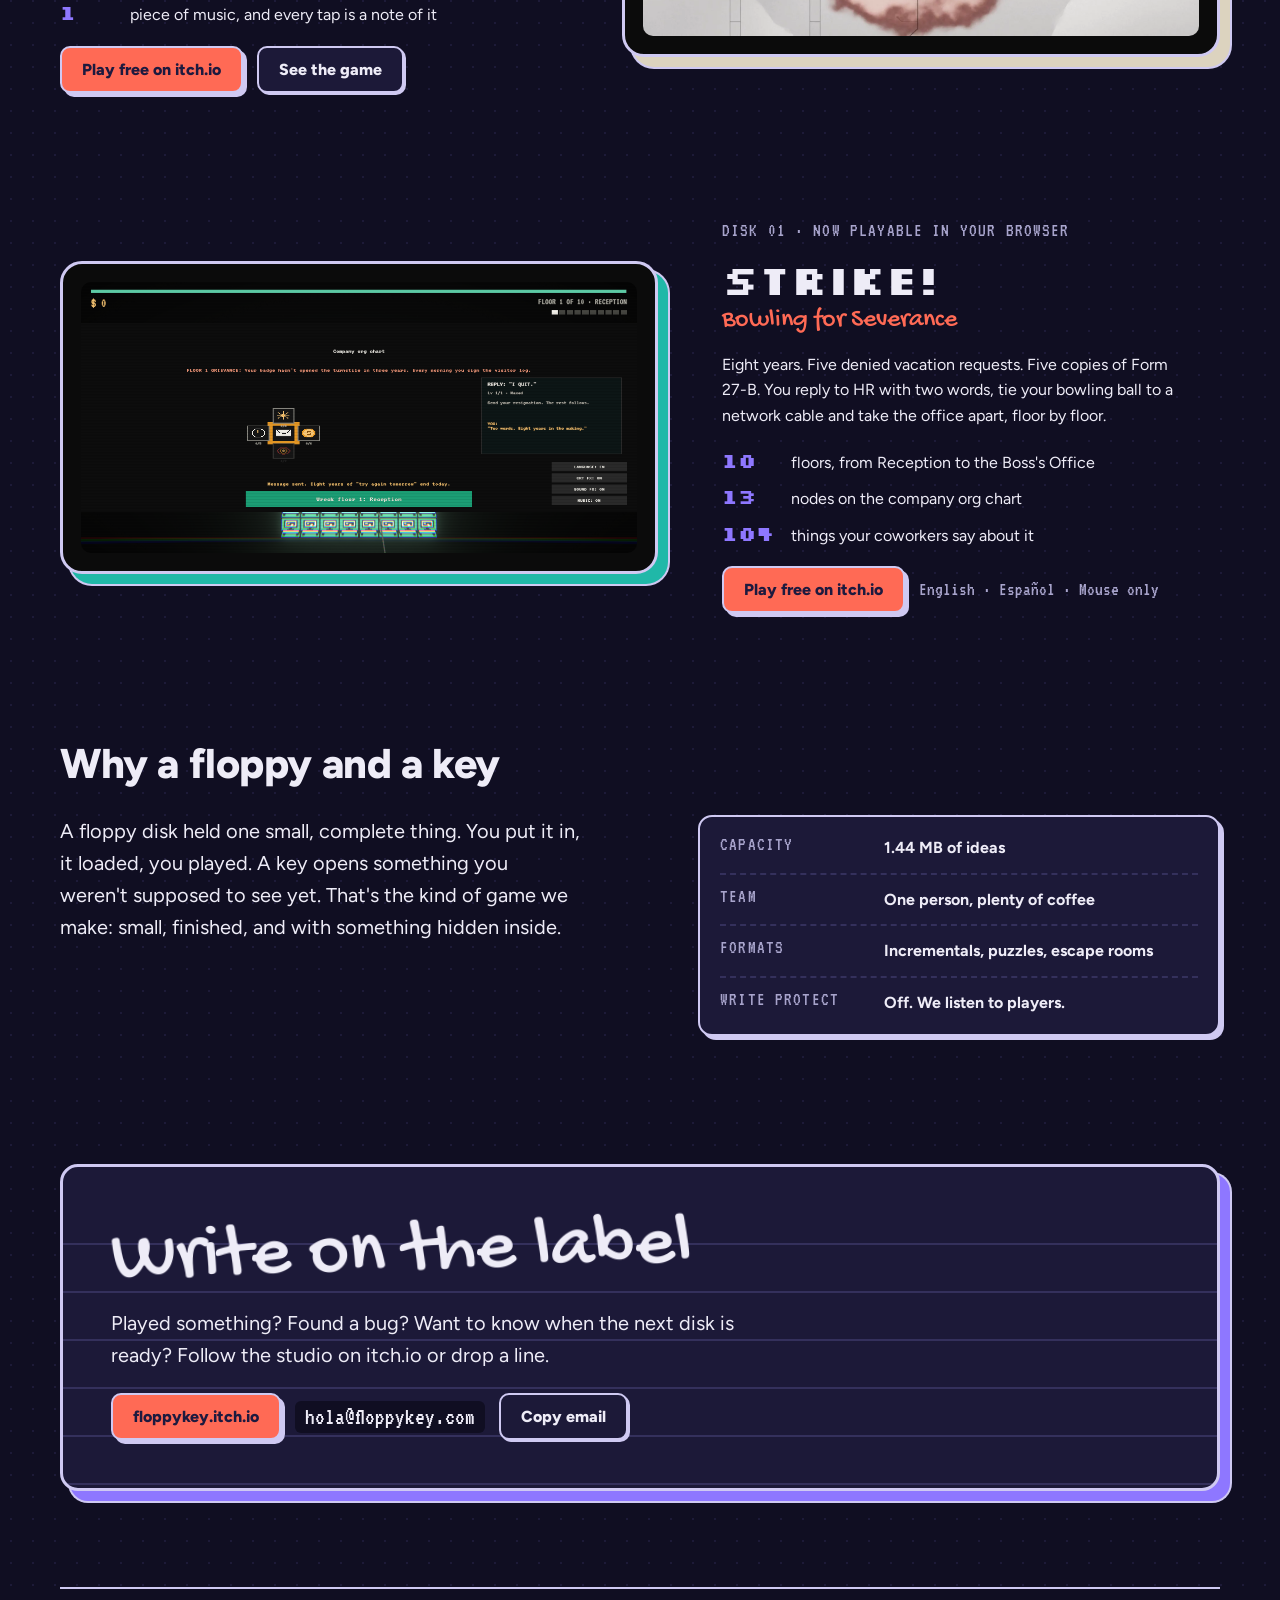
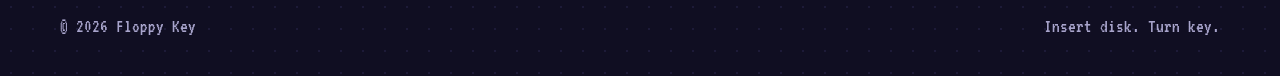
==== commit 3f3921da: "Tsuyu: días de 10 minutos y soporte de joystick Corrige la duración del día (pasó de 5 a 10 minutos " ====
--- a/index.html
+++ b/index.html
@@ -146,7 +146,7 @@
         <p data-i18n="tsuyu.p1">A floating island and a single little plant. Water it, collect drops of morning dew and slowly build your own Japanese garden, one stone, one lantern and one cherry tree at a time.</p>
         <ul class="facts">
           <li><b>15</b> <span data-i18n="tsuyu.f1">plants and decorations, from moss to a pagoda</span></li>
-          <li><b>5</b> <span data-i18n="tsuyu.f2">minutes for a full day, with lanterns and fireflies at night</span></li>
+          <li><b>10</b> <span data-i18n="tsuyu.f2">minutes for a full day, with lanterns and fireflies at night</span></li>
           <li><b>1</b> <span data-i18n="tsuyu.f3">key for every tap and the music, so nothing sounds out of tune</span></li>
         </ul>
         <div class="actions">
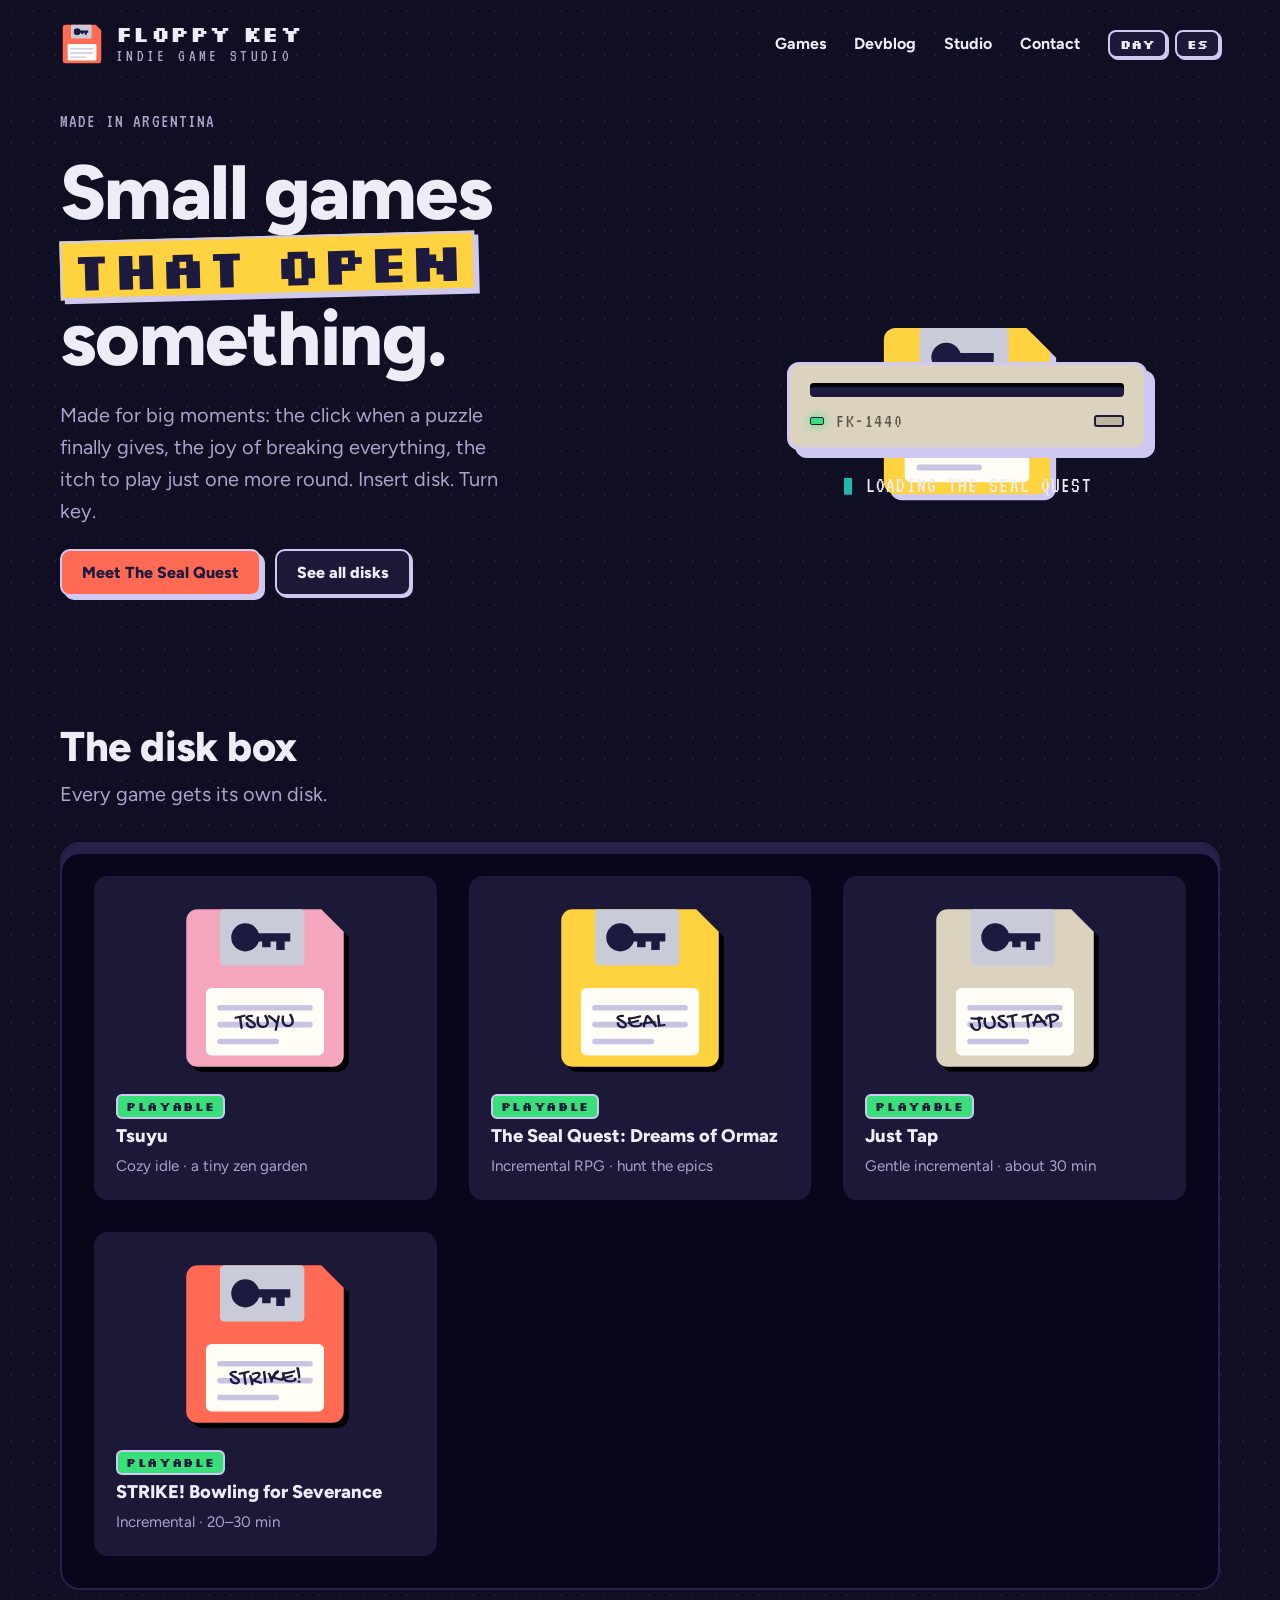
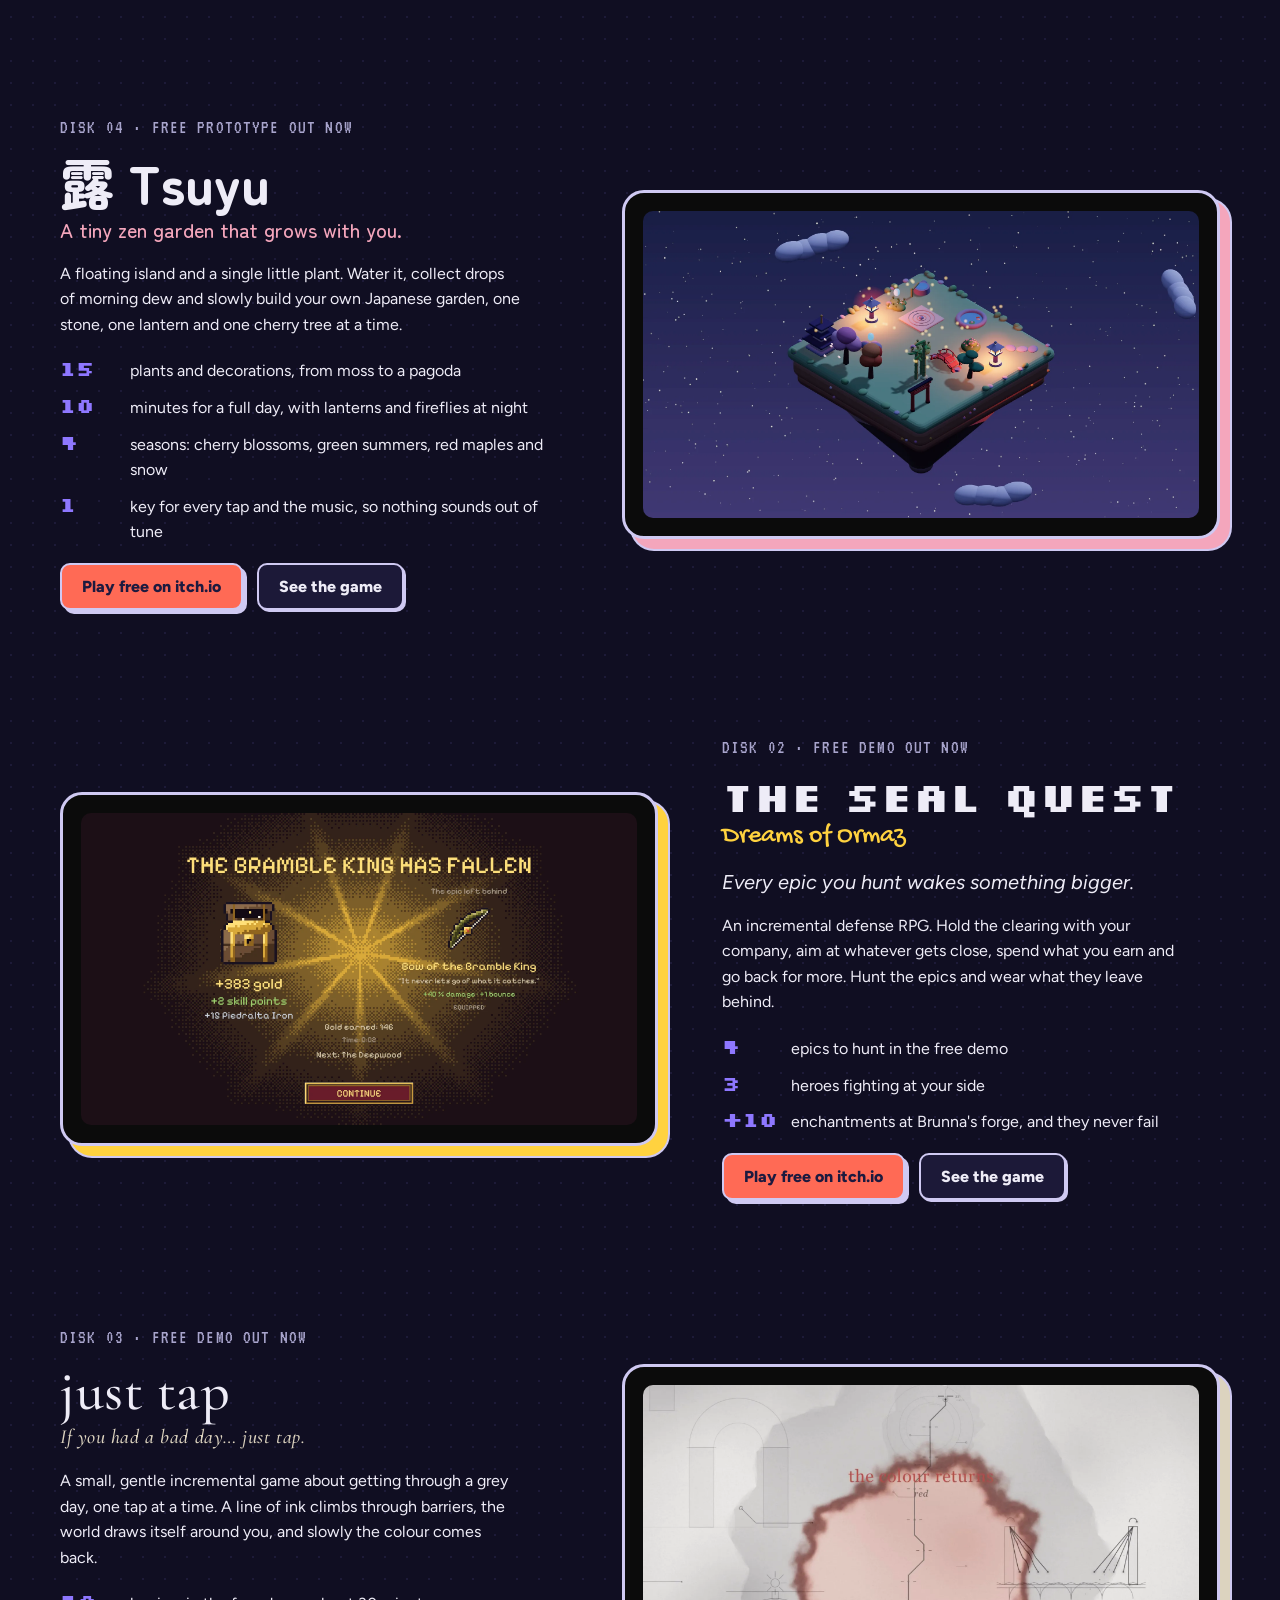
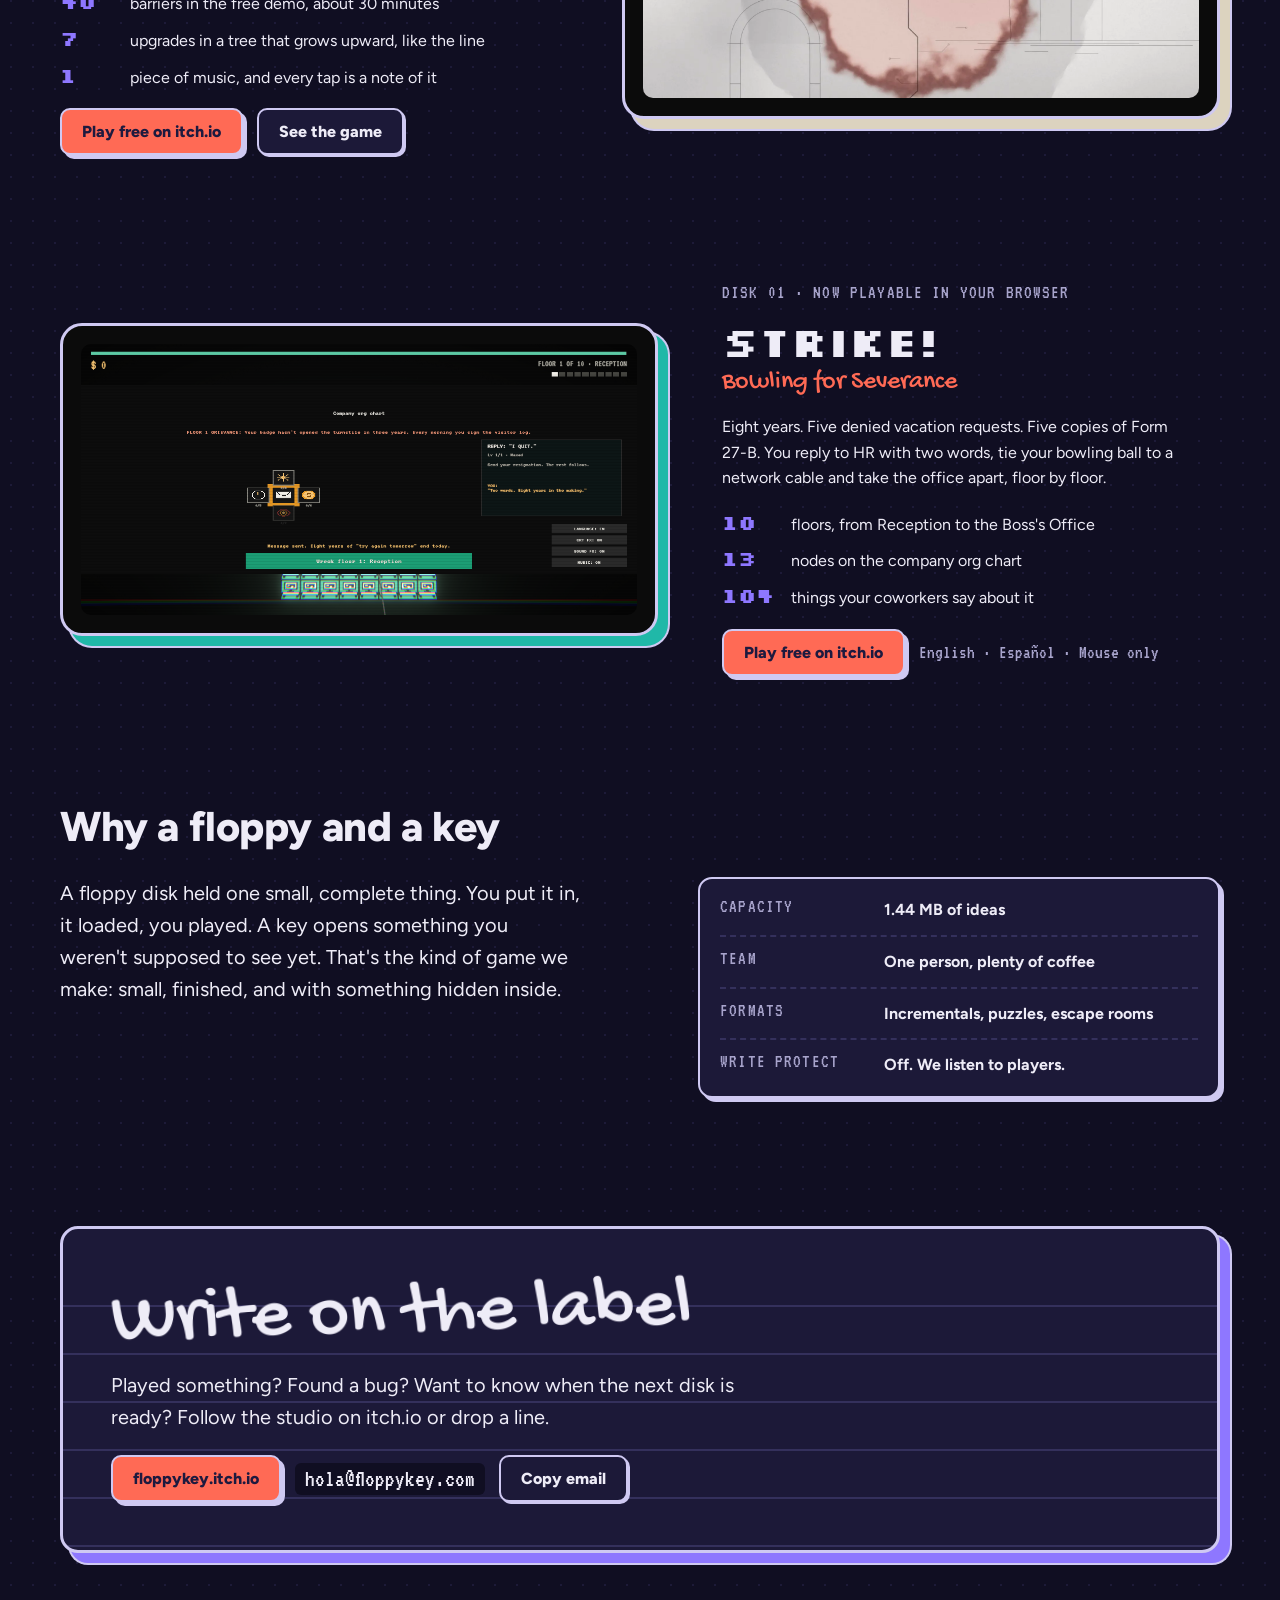
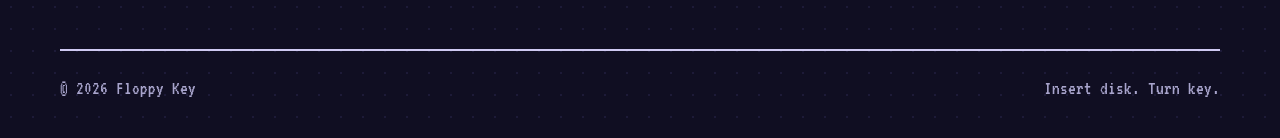
==== commit 83040053: "Tsuyu: las cuatro estaciones y el tráiler nuevo Sección de estaciones con su video, dato de 4 estaci" ====
--- a/index.html
+++ b/index.html
@@ -147,6 +147,7 @@
         <ul class="facts">
           <li><b>15</b> <span data-i18n="tsuyu.f1">plants and decorations, from moss to a pagoda</span></li>
           <li><b>10</b> <span data-i18n="tsuyu.f2">minutes for a full day, with lanterns and fireflies at night</span></li>
+          <li><b>4</b> <span data-i18n="tsuyu.f4">seasons: cherry blossoms, green summers, red maples and snow</span></li>
           <li><b>1</b> <span data-i18n="tsuyu.f3">key for every tap and the music, so nothing sounds out of tune</span></li>
         </ul>
         <div class="actions">
